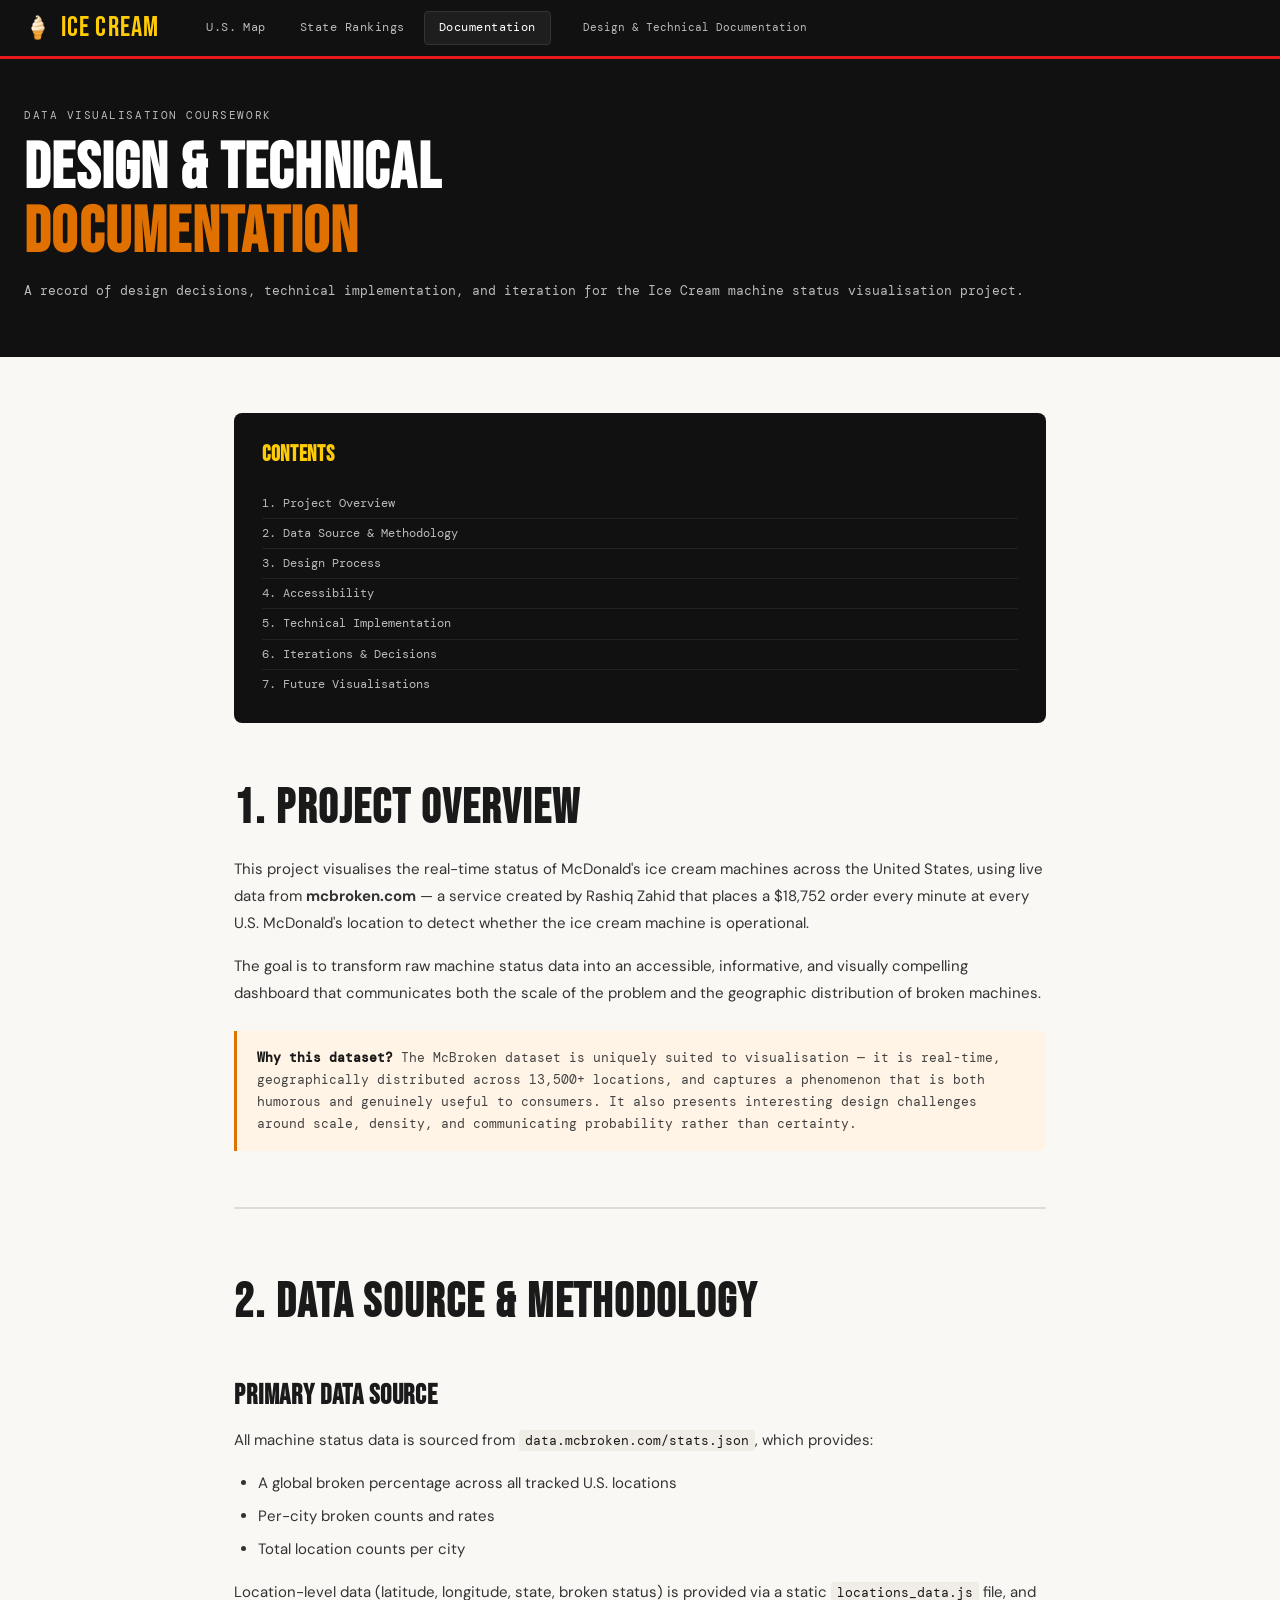
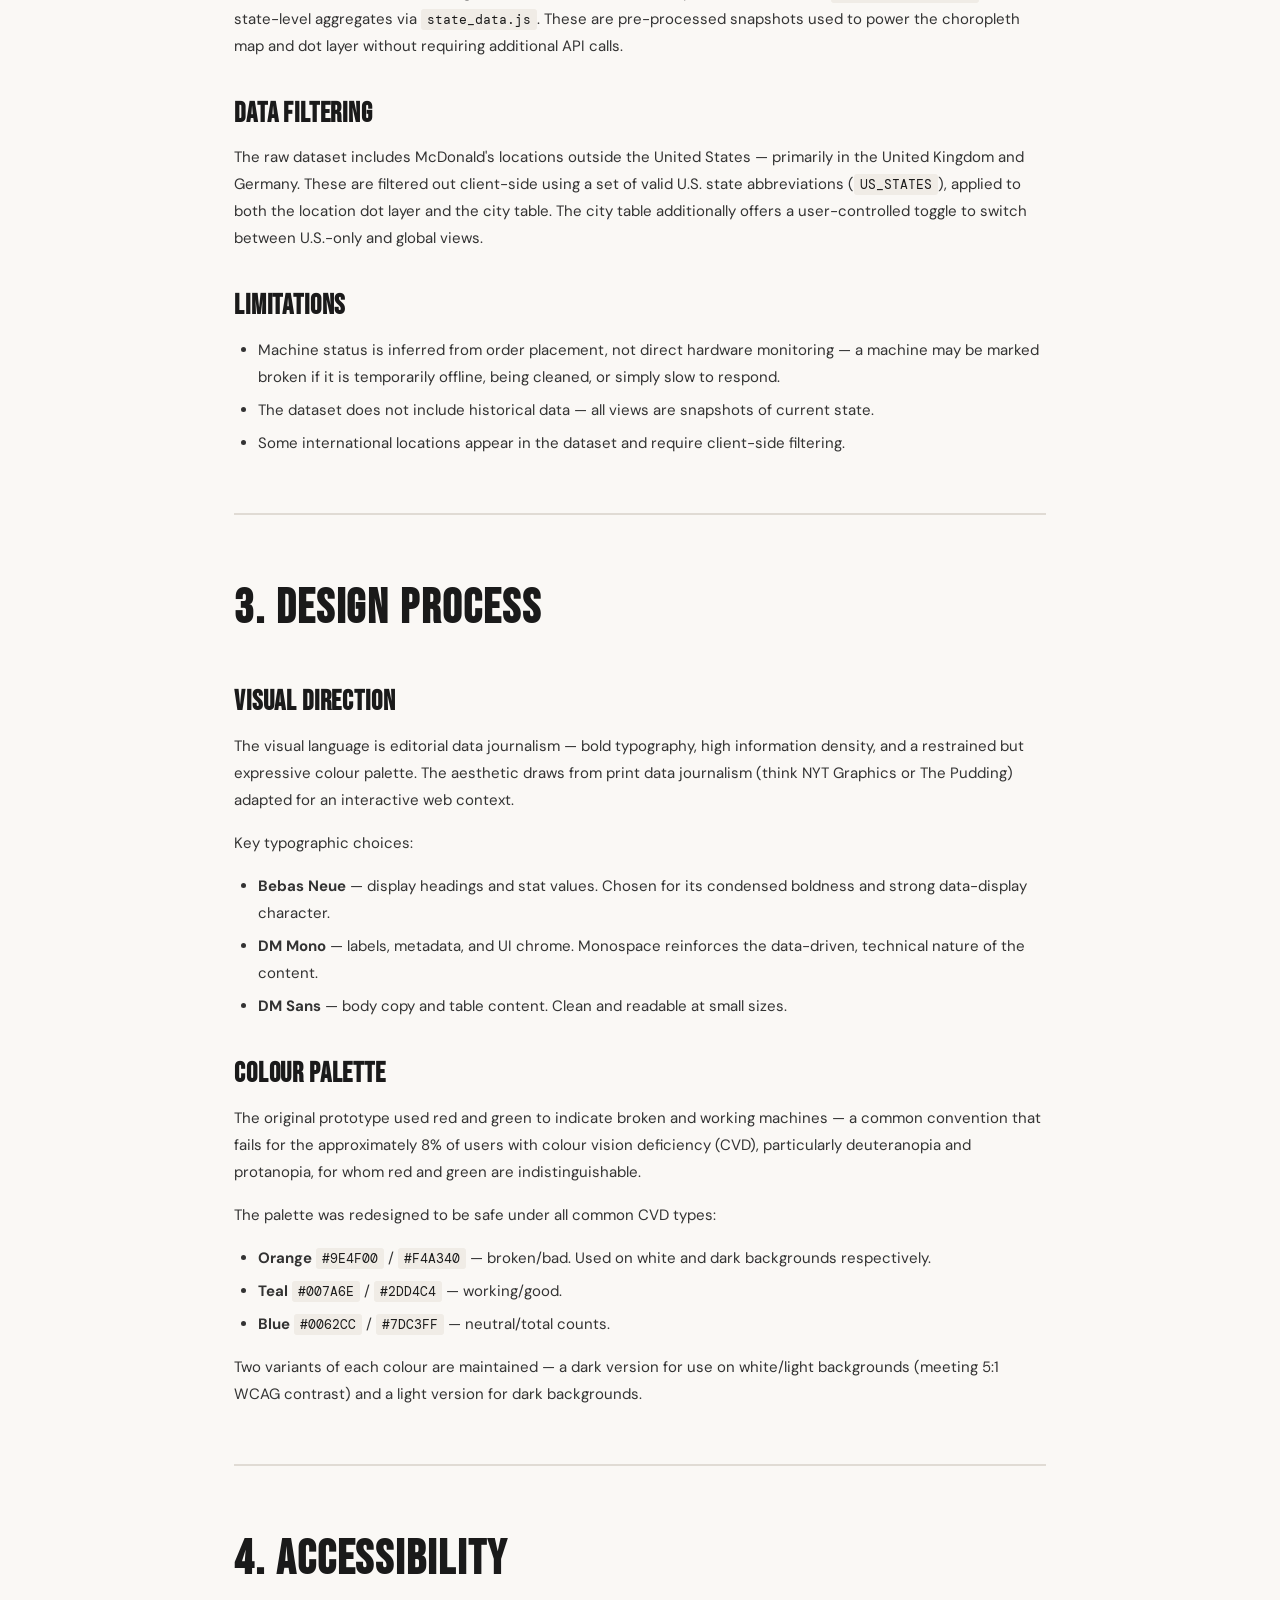
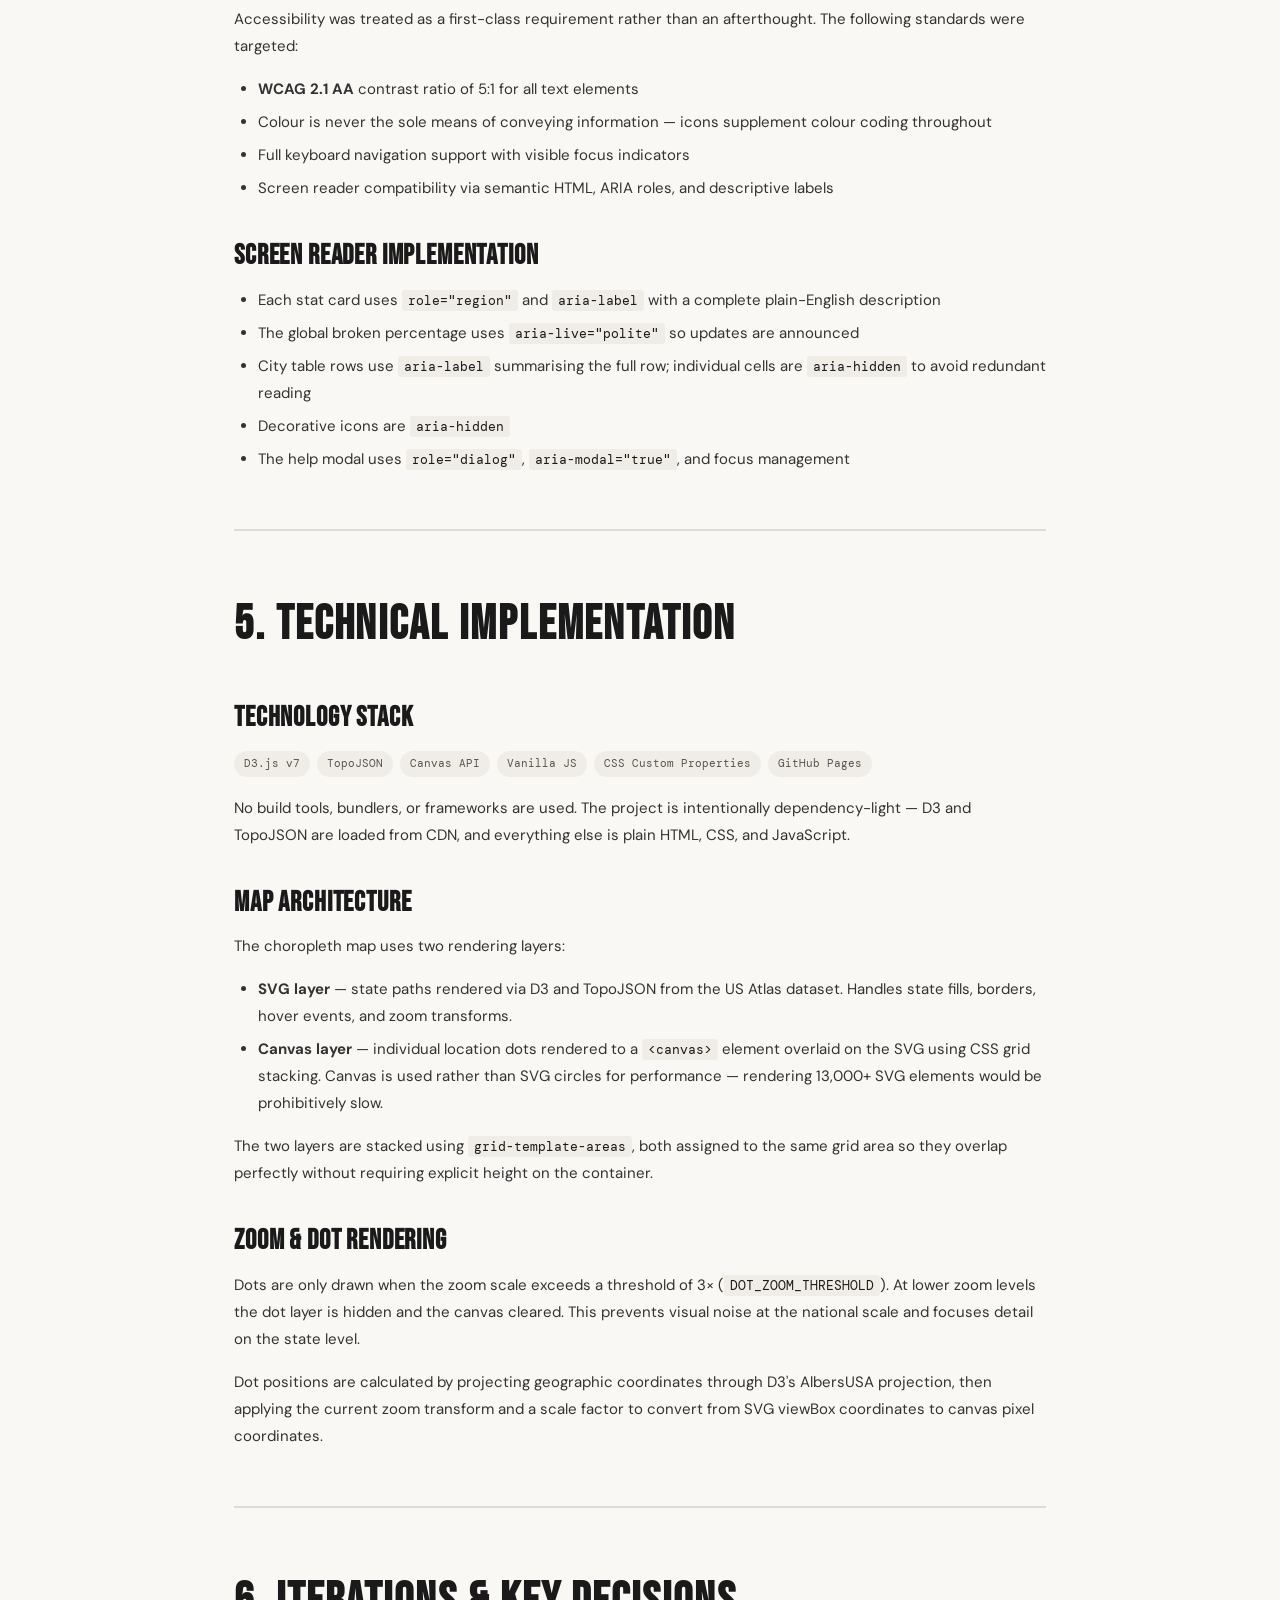
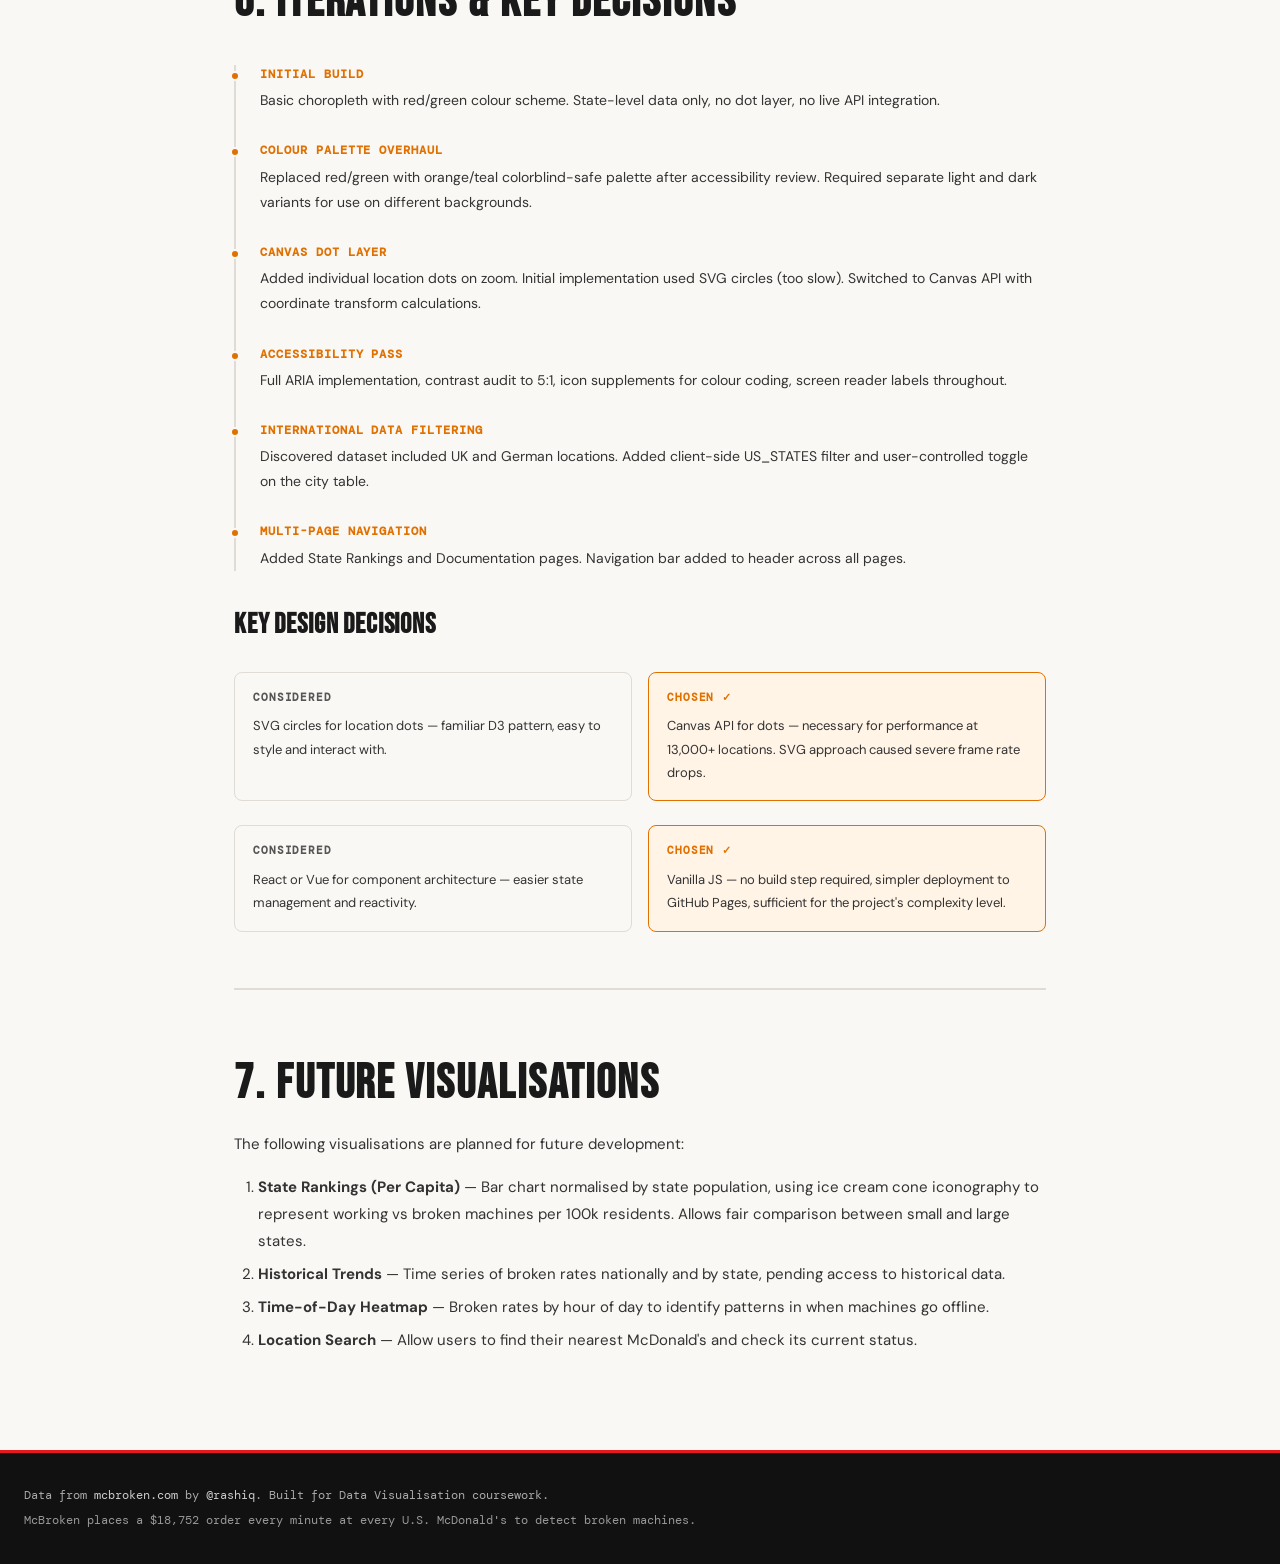
==== docs.html @ e4f03050 "Feedback Fix #1" ====
<!DOCTYPE html>
<html lang="en">
<head>
  <meta charset="UTF-8" />
  <meta name="viewport" content="width=device-width, initial-scale=1.0" />
  <title>Ice Cream — Documentation</title>
  <link rel="preconnect" href="https://fonts.googleapis.com">
  <link rel="preconnect" href="https://fonts.gstatic.com" crossorigin>
  <link href="https://fonts.googleapis.com/css2?family=Bebas+Neue&family=DM+Mono:wght@400;500&family=DM+Sans:wght@400;500;700&display=swap" rel="stylesheet">
  <link rel="stylesheet" href="style.css" />
  <style>
    .docs-section {
      max-width: 860px;
      margin: 0 auto;
      padding: 56px 24px 80px;
    }
    .docs-section h2 {
      font-family: var(--font-display);
      font-size: 48px;
      letter-spacing: 0.04em;
      color: var(--ink);
      margin-bottom: 8px;
      margin-top: 56px;
      padding-top: 56px;
      border-top: 2px solid var(--border);
    }
    .docs-section h2:first-of-type {
      margin-top: 0;
      padding-top: 0;
      border-top: none;
    }
    .docs-section h3 {
      font-family: var(--font-display);
      font-size: 28px;
      letter-spacing: 0.03em;
      color: var(--ink);
      margin-top: 32px;
      margin-bottom: 8px;
    }
    .docs-section p {
      font-family: var(--font-body);
      font-size: 15px;
      color: #333;
      line-height: 1.8;
      margin-bottom: 16px;
    }
    .docs-section ul, .docs-section ol {
      padding-left: 24px;
      margin-bottom: 16px;
    }
    .docs-section li {
      font-family: var(--font-body);
      font-size: 15px;
      color: #333;
      line-height: 1.8;
      margin-bottom: 6px;
    }
    .docs-eyebrow {
      font-family: var(--font-mono);
      font-size: 11px;
      text-transform: uppercase;
      letter-spacing: 0.14em;
      color: var(--orange);
      margin-bottom: 4px;
      display: block;
    }
    .docs-callout {
      background: var(--orange-pale);
      border-left: 3px solid var(--orange);
      border-radius: 0 6px 6px 0;
      padding: 16px 20px;
      margin: 24px 0;
      font-family: var(--font-mono);
      font-size: 13px;
      color: #444;
      line-height: 1.7;
    }
    .docs-callout strong { color: var(--ink); }
    .docs-tech-pill {
      display: inline-block;
      font-family: var(--font-mono);
      font-size: 11px;
      padding: 3px 10px;
      border-radius: 20px;
      background: #f0ece6;
      color: var(--mid);
      margin: 2px 3px 2px 0;
    }
    .docs-decision {
      display: grid;
      grid-template-columns: 1fr 1fr;
      gap: 16px;
      margin: 24px 0;
    }
    .docs-decision-card {
      border: 1px solid var(--border);
      border-radius: 8px;
      padding: 16px 18px;
    }
    .docs-decision-card h4 {
      font-family: var(--font-mono);
      font-size: 11px;
      text-transform: uppercase;
      letter-spacing: 0.08em;
      color: var(--mid);
      margin-bottom: 8px;
    }
    .docs-decision-card p {
      font-size: 13px;
      margin-bottom: 0;
    }
    .docs-decision-card.chosen {
      border-color: var(--orange);
      background: var(--orange-pale);
    }
    .docs-decision-card.chosen h4 { color: var(--orange); }
    .docs-timeline {
      position: relative;
      margin: 24px 0;
      padding-left: 24px;
      border-left: 2px solid var(--border);
    }
    .docs-timeline-item {
      margin-bottom: 28px;
      position: relative;
    }
    .docs-timeline-item::before {
      content: '';
      position: absolute;
      left: -30px;
      top: 6px;
      width: 10px;
      height: 10px;
      border-radius: 50%;
      background: var(--orange);
      border: 2px solid var(--paper);
    }
    .docs-timeline-item h4 {
      font-family: var(--font-mono);
      font-size: 12px;
      color: var(--orange);
      text-transform: uppercase;
      letter-spacing: 0.08em;
      margin-bottom: 4px;
    }
    .docs-timeline-item p {
      font-size: 14px;
      margin-bottom: 0;
    }
    code {
      font-family: var(--font-mono);
      font-size: 13px;
      background: #f0ece6;
      padding: 2px 6px;
      border-radius: 3px;
      color: var(--ink);
    }
    .docs-toc {
      background: var(--black);
      border-radius: 8px;
      padding: 24px 28px;
      margin-bottom: 48px;
    }
    .docs-toc h3 {
      font-family: var(--font-display);
      font-size: 22px;
      color: var(--yellow);
      margin-top: 0;
      margin-bottom: 16px;
    }
    .docs-toc a {
      display: block;
      font-family: var(--font-mono);
      font-size: 12px;
      color: #bbb;
      text-decoration: none;
      padding: 5px 0;
      border-bottom: 1px solid #222;
      transition: color 0.15s;
    }
    .docs-toc a:hover { color: var(--yellow); text-decoration: none; }
    .docs-toc a:last-child { border-bottom: none; }
    @media (max-width: 600px) {
      .docs-decision { grid-template-columns: 1fr; }
    }
  </style>
</head>
<body>

  <!-- HEADER -->
  <header>
    <div class="header-inner">
      <div class="logo">
        <span class="logo-icon">🍦</span>
        <span class="logo-text">Ice Cream</span>
      </div>
      <nav class="site-nav">
        <a href="index.html" class="nav-link">U.S. Map</a>
        <a href="states.html" class="nav-link">State Rankings</a>
        <a href="docs.html" class="nav-link active">Documentation</a>
      </nav>
      <div class="header-meta">
        <span>Design &amp; Technical Documentation</span>
      </div>
    </div>
  </header>

  <!-- HERO -->
  <section class="hero">
    <div class="hero-inner">
      <div class="hero-eyebrow">Data Visualisation Coursework</div>
      <h1>Design &amp; Technical<br><em>Documentation</em></h1>
      <p class="hero-sub">A record of design decisions, technical implementation, and iteration for the Ice Cream machine status visualisation project.</p>
    </div>
  </section>

  <!-- DOCS CONTENT -->
  <div class="docs-section">

    <!-- TABLE OF CONTENTS -->
    <div class="docs-toc">
      <h3>Contents</h3>
      <a href="#overview">1. Project Overview</a>
      <a href="#data">2. Data Source &amp; Methodology</a>
      <a href="#design">3. Design Process</a>
      <a href="#accessibility">4. Accessibility</a>
      <a href="#technical">5. Technical Implementation</a>
      <a href="#iterations">6. Iterations &amp; Decisions</a>
      <a href="#future">7. Future Visualisations</a>
    </div>

    <!-- 1. OVERVIEW -->
    <h2 id="overview">1. Project Overview</h2>
    <p>This project visualises the real-time status of McDonald's ice cream machines across the United States, using live data from <strong>mcbroken.com</strong> — a service created by Rashiq Zahid that places a $18,752 order every minute at every U.S. McDonald's location to detect whether the ice cream machine is operational.</p>
    <p>The goal is to transform raw machine status data into an accessible, informative, and visually compelling dashboard that communicates both the scale of the problem and the geographic distribution of broken machines.</p>

    <div class="docs-callout">
      <strong>Why this dataset?</strong> The McBroken dataset is uniquely suited to visualisation — it is real-time, geographically distributed across 13,500+ locations, and captures a phenomenon that is both humorous and genuinely useful to consumers. It also presents interesting design challenges around scale, density, and communicating probability rather than certainty.
    </div>

    <!-- 2. DATA -->
    <h2 id="data">2. Data Source &amp; Methodology</h2>
    <h3>Primary Data Source</h3>
    <p>All machine status data is sourced from <code>data.mcbroken.com/stats.json</code>, which provides:</p>
    <ul>
      <li>A global broken percentage across all tracked U.S. locations</li>
      <li>Per-city broken counts and rates</li>
      <li>Total location counts per city</li>
    </ul>
    <p>Location-level data (latitude, longitude, state, broken status) is provided via a static <code>locations_data.js</code> file, and state-level aggregates via <code>state_data.js</code>. These are pre-processed snapshots used to power the choropleth map and dot layer without requiring additional API calls.</p>

    <h3>Data Filtering</h3>
    <p>The raw dataset includes McDonald's locations outside the United States — primarily in the United Kingdom and Germany. These are filtered out client-side using a set of valid U.S. state abbreviations (<code>US_STATES</code>), applied to both the location dot layer and the city table. The city table additionally offers a user-controlled toggle to switch between U.S.-only and global views.</p>

    <h3>Limitations</h3>
    <ul>
      <li>Machine status is inferred from order placement, not direct hardware monitoring — a machine may be marked broken if it is temporarily offline, being cleaned, or simply slow to respond.</li>
      <li>The dataset does not include historical data — all views are snapshots of current state.</li>
      <li>Some international locations appear in the dataset and require client-side filtering.</li>
    </ul>

    <!-- 3. DESIGN -->
    <h2 id="design">3. Design Process</h2>
    <h3>Visual Direction</h3>
    <p>The visual language is editorial data journalism — bold typography, high information density, and a restrained but expressive colour palette. The aesthetic draws from print data journalism (think NYT Graphics or The Pudding) adapted for an interactive web context.</p>
    <p>Key typographic choices:</p>
    <ul>
      <li><strong>Bebas Neue</strong> — display headings and stat values. Chosen for its condensed boldness and strong data-display character.</li>
      <li><strong>DM Mono</strong> — labels, metadata, and UI chrome. Monospace reinforces the data-driven, technical nature of the content.</li>
      <li><strong>DM Sans</strong> — body copy and table content. Clean and readable at small sizes.</li>
    </ul>

    <h3>Colour Palette</h3>
    <p>The original prototype used red and green to indicate broken and working machines — a common convention that fails for the approximately 8% of users with colour vision deficiency (CVD), particularly deuteranopia and protanopia, for whom red and green are indistinguishable.</p>
    <p>The palette was redesigned to be safe under all common CVD types:</p>
    <ul>
      <li><strong>Orange</strong> <code>#9E4F00</code> / <code>#F4A340</code> — broken/bad. Used on white and dark backgrounds respectively.</li>
      <li><strong>Teal</strong> <code>#007A6E</code> / <code>#2DD4C4</code> — working/good.</li>
      <li><strong>Blue</strong> <code>#0062CC</code> / <code>#7DC3FF</code> — neutral/total counts.</li>
    </ul>
    <p>Two variants of each colour are maintained — a dark version for use on white/light backgrounds (meeting 5:1 WCAG contrast) and a light version for dark backgrounds.</p>

    <!-- 4. ACCESSIBILITY -->
    <h2 id="accessibility">4. Accessibility</h2>
    <p>Accessibility was treated as a first-class requirement rather than an afterthought. The following standards were targeted:</p>
    <ul>
      <li><strong>WCAG 2.1 AA</strong> contrast ratio of 5:1 for all text elements</li>
      <li>Colour is never the sole means of conveying information — icons supplement colour coding throughout</li>
      <li>Full keyboard navigation support with visible focus indicators</li>
      <li>Screen reader compatibility via semantic HTML, ARIA roles, and descriptive labels</li>
    </ul>

    <h3>Screen Reader Implementation</h3>
    <ul>
      <li>Each stat card uses <code>role="region"</code> and <code>aria-label</code> with a complete plain-English description</li>
      <li>The global broken percentage uses <code>aria-live="polite"</code> so updates are announced</li>
      <li>City table rows use <code>aria-label</code> summarising the full row; individual cells are <code>aria-hidden</code> to avoid redundant reading</li>
      <li>Decorative icons are <code>aria-hidden</code></li>
      <li>The help modal uses <code>role="dialog"</code>, <code>aria-modal="true"</code>, and focus management</li>
    </ul>

    <!-- 5. TECHNICAL -->
    <h2 id="technical">5. Technical Implementation</h2>
    <h3>Technology Stack</h3>
    <p>
      <span class="docs-tech-pill">D3.js v7</span>
      <span class="docs-tech-pill">TopoJSON</span>
      <span class="docs-tech-pill">Canvas API</span>
      <span class="docs-tech-pill">Vanilla JS</span>
      <span class="docs-tech-pill">CSS Custom Properties</span>
      <span class="docs-tech-pill">GitHub Pages</span>
    </p>
    <p>No build tools, bundlers, or frameworks are used. The project is intentionally dependency-light — D3 and TopoJSON are loaded from CDN, and everything else is plain HTML, CSS, and JavaScript.</p>

    <h3>Map Architecture</h3>
    <p>The choropleth map uses two rendering layers:</p>
    <ul>
      <li><strong>SVG layer</strong> — state paths rendered via D3 and TopoJSON from the US Atlas dataset. Handles state fills, borders, hover events, and zoom transforms.</li>
      <li><strong>Canvas layer</strong> — individual location dots rendered to a <code>&lt;canvas&gt;</code> element overlaid on the SVG using CSS grid stacking. Canvas is used rather than SVG circles for performance — rendering 13,000+ SVG elements would be prohibitively slow.</li>
    </ul>
    <p>The two layers are stacked using <code>grid-template-areas</code>, both assigned to the same grid area so they overlap perfectly without requiring explicit height on the container.</p>

    <h3>Zoom &amp; Dot Rendering</h3>
    <p>Dots are only drawn when the zoom scale exceeds a threshold of 3× (<code>DOT_ZOOM_THRESHOLD</code>). At lower zoom levels the dot layer is hidden and the canvas cleared. This prevents visual noise at the national scale and focuses detail on the state level.</p>
    <p>Dot positions are calculated by projecting geographic coordinates through D3's AlbersUSA projection, then applying the current zoom transform and a scale factor to convert from SVG viewBox coordinates to canvas pixel coordinates.</p>

    <!-- 6. ITERATIONS -->
    <h2 id="iterations">6. Iterations &amp; Key Decisions</h2>

    <div class="docs-timeline">
      <div class="docs-timeline-item">
        <h4>Initial Build</h4>
        <p>Basic choropleth with red/green colour scheme. State-level data only, no dot layer, no live API integration.</p>
      </div>
      <div class="docs-timeline-item">
        <h4>Colour Palette Overhaul</h4>
        <p>Replaced red/green with orange/teal colorblind-safe palette after accessibility review. Required separate light and dark variants for use on different backgrounds.</p>
      </div>
      <div class="docs-timeline-item">
        <h4>Canvas Dot Layer</h4>
        <p>Added individual location dots on zoom. Initial implementation used SVG circles (too slow). Switched to Canvas API with coordinate transform calculations.</p>
      </div>
      <div class="docs-timeline-item">
        <h4>Accessibility Pass</h4>
        <p>Full ARIA implementation, contrast audit to 5:1, icon supplements for colour coding, screen reader labels throughout.</p>
      </div>
      <div class="docs-timeline-item">
        <h4>International Data Filtering</h4>
        <p>Discovered dataset included UK and German locations. Added client-side US_STATES filter and user-controlled toggle on the city table.</p>
      </div>
      <div class="docs-timeline-item">
        <h4>Multi-page Navigation</h4>
        <p>Added State Rankings and Documentation pages. Navigation bar added to header across all pages.</p>
      </div>
    </div>

    <h3>Key Design Decisions</h3>

    <div class="docs-decision">
      <div class="docs-decision-card">
        <h4>Considered</h4>
        <p>SVG circles for location dots — familiar D3 pattern, easy to style and interact with.</p>
      </div>
      <div class="docs-decision-card chosen">
        <h4>Chosen ✓</h4>
        <p>Canvas API for dots — necessary for performance at 13,000+ locations. SVG approach caused severe frame rate drops.</p>
      </div>
    </div>

    <div class="docs-decision">
      <div class="docs-decision-card">
        <h4>Considered</h4>
        <p>React or Vue for component architecture — easier state management and reactivity.</p>
      </div>
      <div class="docs-decision-card chosen">
        <h4>Chosen ✓</h4>
        <p>Vanilla JS — no build step required, simpler deployment to GitHub Pages, sufficient for the project's complexity level.</p>
      </div>
    </div>

    <!-- 7. FUTURE -->
    <h2 id="future">7. Future Visualisations</h2>
    <p>The following visualisations are planned for future development:</p>
    <ol>
      <li><strong>State Rankings (Per Capita)</strong> — Bar chart normalised by state population, using ice cream cone iconography to represent working vs broken machines per 100k residents. Allows fair comparison between small and large states.</li>
      <li><strong>Historical Trends</strong> — Time series of broken rates nationally and by state, pending access to historical data.</li>
      <li><strong>Time-of-Day Heatmap</strong> — Broken rates by hour of day to identify patterns in when machines go offline.</li>
      <li><strong>Location Search</strong> — Allow users to find their nearest McDonald's and check its current status.</li>
    </ol>

  </div>

  <!-- FOOTER -->
  <footer>
    <div class="footer-inner">
      <p>Data from <a href="https://mcbroken.com" target="_blank">mcbroken.com</a> by <a href="https://twitter.com/rashiq" target="_blank">@rashiq</a>. Built for Data Visualisation coursework.</p>
      <p class="footer-note">McBroken places a $18,752 order every minute at every U.S. McDonald's to detect broken machines.</p>
    </div>
  </footer>

</body>
</html>
---- style.css ----
/* ============================================================
   McBroken — Visualization Site
   Colorblind-safe palette: orange (broken), teal (working), blue (neutral)
   ============================================================ */

@import url('https://fonts.googleapis.com/css2?family=Bebas+Neue&family=DM+Mono:wght@400;500&family=DM+Sans:wght@400;500;600&display=swap');

:root {
  --red:        #e8191e;
  --red-dark:   #9e0b0f;
  --yellow:     #ffcb05;
  --black:      #111111;
  --ink:        #1a1a1a;
  --mid:        #555;
  --muted:      #999;
  --border:     #e0dbd4;
  --paper:      #faf8f5;
  --white:      #ffffff;

  --orange:        #E07000;
  --orange-pale:   #fff4e6;
  --teal:          #00A693;
  --teal-pale:     #e6f7f5;
  --blue:          #4A9EFF;

  --broken-color:  var(--orange);
  --working-color: var(--teal);

  --font-display: 'Bebas Neue', sans-serif;
  --font-mono:    'DM Mono', monospace;
  --font-body:    'DM Sans', sans-serif;

  --shadow:       0 2px 16px rgba(0,0,0,0.08);
  --shadow-heavy: 0 8px 40px rgba(0,0,0,0.16);
}

*, *::before, *::after { box-sizing: border-box; margin: 0; padding: 0; }
html { scroll-behavior: smooth; }
body {
  background: var(--paper);
  color: var(--ink);
  font-family: var(--font-body);
  font-size: 15px;
  line-height: 1.6;
}
a { color: var(--red); text-decoration: none; }
a:hover { text-decoration: underline; }

/* ── HEADER ──────────────────────────────────── */
header {
  background: var(--black);
  color: var(--white);
  position: sticky;
  top: 0;
  z-index: 100;
  border-bottom: 3px solid var(--red);
}
.header-inner {
  max-width: 1400px;
  margin: 0 auto;
  padding: 0 24px;
  height: 56px;
  display: flex;
  align-items: center;
  gap: 32px;
}
.logo { display: flex; align-items: center; gap: 10px; }
.logo-icon { font-size: 22px; }
.logo-text {
  font-family: var(--font-display);
  font-size: 28px;
  letter-spacing: 0.04em;
  color: var(--yellow);
}
.header-stat {
  margin-left: auto;
  display: flex;
  flex-direction: column;
  align-items: flex-end;
  line-height: 1.2;
}
.stat-label {
  font-family: var(--font-mono);
  font-size: 10px;
  text-transform: uppercase;
  letter-spacing: 0.1em;
  color: #bbb;
}
.stat-value {
  font-family: var(--font-display);
  font-size: 24px;
  color: var(--orange);
  letter-spacing: 0.04em;
}
.header-meta {
  font-family: var(--font-mono);
  font-size: 11px;
  color: #bbb;
}

/* ── HERO ────────────────────────────────────── */
.hero {
  background: var(--black);
  padding: 48px 24px 56px;
}
.hero-inner { max-width: 1400px; margin: 0 auto; }
.hero-eyebrow {
  font-family: var(--font-mono);
  font-size: 11px;
  text-transform: uppercase;
  letter-spacing: 0.14em;
  color: #bbb;
  margin-bottom: 12px;
}
.hero h1 {
  font-family: var(--font-display);
  font-size: clamp(36px, 5vw, 72px);
  line-height: 1.0;
  color: var(--white);
  letter-spacing: 0.02em;
  margin-bottom: 16px;
}
.hero h1 em {
  color: var(--orange);
  font-style: normal;
}
.hero-sub {
  font-family: var(--font-mono);
  font-size: 13px;
  color: #bbb;
}
.hero-sub a { color: var(--yellow); }

/* ── CONTROLS BAR ────────────────────────────── */
.controls-bar {
  background: var(--white);
  border-bottom: 1px solid var(--border);
  position: sticky;
  top: 56px;
  z-index: 90;
}
.controls-inner {
  max-width: 1400px;
  margin: 0 auto;
  padding: 12px 24px;
  display: flex;
  align-items: center;
  gap: 24px;
  flex-wrap: wrap;
}
.toggle-group {
  display: flex;
  background: #f0ece6;
  border-radius: 6px;
  padding: 3px;
  gap: 2px;
}
.toggle-btn {
  font-family: var(--font-mono);
  font-size: 12px;
  letter-spacing: 0.04em;
  padding: 6px 16px;
  border: none;
  background: transparent;
  border-radius: 4px;
  cursor: pointer;
  color: var(--mid);
  transition: all 0.15s;
}
.toggle-btn.active {
  background: var(--black);
  color: var(--white);
}
.toggle-btn:hover:not(.active) { background: #e0dbd4; }
.zoom-hint {
  font-family: var(--font-mono);
  font-size: 11px;
  color: var(--mid);
  display: flex;
  align-items: center;
  gap: 6px;
}

/* ── MAP SECTION ─────────────────────────────── */
.map-section {
  max-width: 1400px;
  margin: 0 auto;
  padding: 32px 24px;
  display: grid;
  grid-template-columns: 1fr 200px;
  gap: 24px;
  align-items: start;
}
.map-wrapper {
  display: grid;
  grid-template-areas: "map";
  position: relative;
  background: #e8f4fc;
  border-radius: 8px;
  overflow: hidden;
  border: 1px solid var(--border);
  box-shadow: var(--shadow);
}
#choropleth {
  grid-area: map;
  display: block;
  width: 100%;
  height: auto;
  cursor: pointer;
}
#dot-canvas {
  grid-area: map;
  width: 100%;
  height: 100%;
  pointer-events: none;
  opacity: 0;
  transition: opacity 0.3s;
}
#dot-canvas.visible { opacity: 1; }
.map-wrapper > .zoomed-label,
.map-wrapper > .tooltip {
  position: absolute;
}
.zoomed-label {
  position: absolute;
  top: 14px;
  left: 14px;
  display: flex;
  align-items: center;
  gap: 12px;
  background: rgba(17,17,17,0.85);
  color: var(--white);
  padding: 8px 14px;
  border-radius: 6px;
  font-family: var(--font-mono);
  font-size: 12px;
  backdrop-filter: blur(4px);
}
.zoomed-label.hidden { display: none; }
.back-btn {
  font-family: var(--font-mono);
  font-size: 12px;
  background: var(--red);
  color: var(--white);
  border: none;
  padding: 4px 10px;
  border-radius: 4px;
  cursor: pointer;
  transition: background 0.15s;
}
.back-btn:hover { background: var(--red-dark); }
.tooltip {
  position: absolute;
  background: var(--black);
  color: var(--white);
  padding: 10px 14px;
  border-radius: 6px;
  pointer-events: none;
  font-family: var(--font-mono);
  font-size: 12px;
  line-height: 1.6;
  box-shadow: var(--shadow-heavy);
  max-width: 220px;
  z-index: 50;
  transition: opacity 0.1s;
  border-left: 3px solid var(--orange);
}
.tooltip.hidden { opacity: 0; }
.tooltip strong {
  display: block;
  font-size: 13px;
  color: var(--yellow);
  margin-bottom: 4px;
}
.tooltip .tt-broken  { color: var(--orange); }
.tooltip .tt-working { color: var(--teal); }

/* ── LEGEND ──────────────────────────────────── */
.legend-panel {
  background: var(--white);
  border: 1px solid var(--border);
  border-radius: 8px;
  padding: 20px;
  box-shadow: var(--shadow);
}
.legend-title {
  font-family: var(--font-mono);
  font-size: 11px;
  text-transform: uppercase;
  letter-spacing: 0.08em;
  color: var(--mid);
  margin-bottom: 12px;
}
.legend-scale {
  position: relative;
  height: 120px;
  display: flex;
  gap: 8px;
  margin-bottom: 16px;
}
.legend-gradient {
  width: 24px;
  height: 120px;
  border-radius: 3px;
  flex-shrink: 0;
}
.legend-labels {
  position: relative;
  display: flex;
  flex-direction: column;
  justify-content: space-between;
  height: 120px;
  font-family: var(--font-mono);
  font-size: 11px;
  color: var(--mid);
}
.legend-dots-key { margin-top: 16px; border-top: 1px solid var(--border); padding-top: 14px; }
.dot-key {
  display: flex;
  align-items: center;
  gap: 8px;
  font-family: var(--font-mono);
  font-size: 11px;
  color: var(--mid);
  margin-bottom: 6px;
}
.dot-sample {
  display: inline-block;
  width: 10px;
  height: 10px;
  border-radius: 50%;
  flex-shrink: 0;
}
.dot-sample.working { background: var(--teal); }
.dot-sample.broken  { background: var(--orange); }

/* ── STATS STRIP ─────────────────────────────── */
.stats-strip {
  background: var(--black);
  border-top: 1px solid #222;
  border-bottom: 1px solid #222;
}
.stats-inner {
  max-width: 1400px;
  margin: 0 auto;
  padding: 0 24px;
  display: grid;
  grid-template-columns: repeat(5, 1fr);
}
.stat-card {
  padding: 28px 20px;
  border-right: 1px solid #2a2a2a;
  text-align: center;
}
.stat-card:last-child { border-right: none; }
.stat-card .sc-label {
  font-family: var(--font-mono);
  font-size: 10px;
  text-transform: uppercase;
  letter-spacing: 0.12em;
  color: #aaa;
  margin-bottom: 6px;
}
.stat-card .sc-value {
  font-family: var(--font-display);
  font-size: 36px;
  color: var(--white);
  letter-spacing: 0.04em;
  line-height: 1;
}
.stat-card .sc-sub {
  font-family: var(--font-mono);
  font-size: 11px;
  color: #aaa;
  margin-top: 4px;
}
.sc-value.blue   { color: var(--blue); }
.sc-value.orange { color: var(--orange); }
.sc-value.teal   { color: var(--teal); }
.sc-value.red    { color: var(--orange); }
.sc-value.green  { color: var(--teal); }
.sc-icon {
  display: inline-block;
  font-size: 0.55em;
  vertical-align: middle;
  margin-right: 5px;
  opacity: 0.75;
  line-height: 1;
  position: relative;
  top: -2px;
}
.stat-card:focus-within {
  outline: 2px solid var(--blue);
  outline-offset: 2px;
}

/* ── CITY TABLE ──────────────────────────────── */
.city-section {
  max-width: 1400px;
  margin: 0 auto;
  padding: 48px 24px 64px;
}
.city-section h2 {
  font-family: var(--font-display);
  font-size: 36px;
  letter-spacing: 0.04em;
  margin-bottom: 24px;
  color: var(--ink);
}
.city-table {
  width: 100%;
  border-collapse: collapse;
  font-family: var(--font-mono);
  font-size: 13px;
}
.city-table th {
  text-align: left;
  padding: 10px 16px;
  border-bottom: 2px solid var(--black);
  font-size: 10px;
  text-transform: uppercase;
  letter-spacing: 0.1em;
  color: var(--mid);
}
.city-table td {
  padding: 12px 16px;
  border-bottom: 1px solid var(--border);
  vertical-align: middle;
}
.city-table tr:hover td { background: var(--orange-pale); }
.city-table .rank { color: #666; font-size: 11px; }
.city-table .city-name { font-weight: 500; color: var(--ink); font-family: var(--font-body); }
.rate-bar-cell { min-width: 180px; }
.rate-bar-wrap { display: flex; align-items: center; gap: 10px; }
.rate-bar-bg {
  flex: 1;
  height: 6px;
  background: #ece8e2;
  border-radius: 3px;
  overflow: hidden;
}
.rate-bar-fill {
  height: 100%;
  background: 9E4F00;
  border-radius: 3px;
  transition: width 0.4s;
}
.rate-pct {
  font-weight: 500;
  color: #9E4F00;
  min-width: 36px;
  text-align: right;
}

/* ── FOOTER ──────────────────────────────────── */
footer {
  background: var(--black);
  border-top: 3px solid var(--red);
  padding: 32px 24px;
}
.footer-inner {
  max-width: 1400px;
  margin: 0 auto;
  font-family: var(--font-mono);
  font-size: 12px;
  color: #aaa;
  line-height: 1.8;
}
.footer-inner a { color: #ccc; }
.footer-note { color: #999; margin-top: 4px; }

/* ── STATE PATHS ─────────────────────────────── */
.state-path {
  stroke: var(--white);
  stroke-width: 0.5;
  cursor: pointer;
  transition: opacity 0.15s;
}
.state-path:hover { opacity: 0.8; stroke-width: 1.5; }
.state-path.selected { stroke: var(--yellow); stroke-width: 2; }

/* ── UTILITY ─────────────────────────────────── */
.hidden { display: none !important; }

/* ── RESPONSIVE ──────────────────────────────── */
@media (max-width: 900px) {
  .map-section { grid-template-columns: 1fr; }
  .legend-panel { display: flex; flex-wrap: wrap; gap: 16px; align-items: center; }
  .legend-gradient { height: 24px; width: 160px; }
  .legend-labels { flex-direction: row; height: auto; }
  .stats-inner { grid-template-columns: repeat(3, 1fr); }
  .stat-card:nth-child(3) { border-right: none; }
}
@media (max-width: 600px) {
  .stats-inner { grid-template-columns: 1fr 1fr; }
  .header-meta { display: none; }
}

/* ── HELP BUTTON ─────────────────────────────── */
.help-btn {
  width: 28px;
  height: 28px;
  border-radius: 50%;
  border: 2px solid #444;
  background: transparent;
  color: #ccc;
  font-family: var(--font-mono);
  font-size: 14px;
  font-weight: 700;
  cursor: pointer;
  display: flex;
  align-items: center;
  justify-content: center;
  transition: all 0.15s;
  flex-shrink: 0;
}
.help-btn:hover {
  border-color: var(--yellow);
  color: var(--yellow);
}
.help-btn:focus-visible {
  outline: 2px solid var(--yellow);
  outline-offset: 2px;
}

/* ── HELP BACKDROP ───────────────────────────── */
.help-backdrop {
  position: fixed;
  inset: 0;
  background: rgba(0,0,0,0.7);
  z-index: 200;
  backdrop-filter: blur(2px);
}

/* ── HELP MODAL ──────────────────────────────── */
.help-modal {
  position: fixed;
  top: 50%;
  left: 50%;
  transform: translate(-50%, -50%);
  z-index: 201;
  width: min(640px, 92vw);
  max-height: 85vh;
  display: flex;
  flex-direction: column;
  background: var(--paper);
  border-radius: 12px;
  box-shadow: var(--shadow-heavy);
  overflow: hidden;
}

.help-header {
  display: flex;
  align-items: center;
  justify-content: space-between;
  padding: 20px 24px;
  background: var(--black);
  border-bottom: 3px solid var(--red);
  flex-shrink: 0;
}
.help-title-group {
  display: flex;
  align-items: center;
  gap: 10px;
}
.help-logo { font-size: 22px; }
.help-header h2 {
  font-family: var(--font-display);
  font-size: 28px;
  letter-spacing: 0.04em;
  color: var(--yellow);
  line-height: 1;
}
.help-close {
  width: 32px;
  height: 32px;
  border-radius: 50%;
  border: 1px solid #444;
  background: transparent;
  color: #ccc;
  font-size: 14px;
  cursor: pointer;
  display: flex;
  align-items: center;
  justify-content: center;
  transition: all 0.15s;
}
.help-close:hover { border-color: var(--white); color: var(--white); }
.help-close:focus-visible { outline: 2px solid var(--yellow); outline-offset: 2px; }

.help-body {
  padding: 24px;
  overflow-y: auto;
  flex: 1;
}

.help-section {
  display: flex;
  gap: 16px;
  align-items: flex-start;
}
.help-section-icon {
  font-size: 24px;
  flex-shrink: 0;
  margin-top: 2px;
}
.help-section-content h3 {
  font-family: var(--font-display);
  font-size: 22px;
  letter-spacing: 0.03em;
  color: var(--ink);
  margin-bottom: 6px;
}
.help-section-content p {
  font-family: var(--font-body);
  font-size: 14px;
  color: #444;
  line-height: 1.6;
  margin-bottom: 10px;
}
.help-list {
  list-style: none;
  padding: 0;
  display: flex;
  flex-direction: column;
  gap: 7px;
}
.help-list li {
  font-family: var(--font-mono);
  font-size: 12px;
  color: #444;
  line-height: 1.5;
  padding-left: 12px;
  border-left: 2px solid var(--border);
}
.help-list li strong { color: var(--ink); }
.help-list.muted li { color: #666; }

.help-divider {
  height: 1px;
  background: var(--border);
  margin: 20px 0;
}

.coming-soon .help-section-content h3 { color: var(--mid); }
.help-badge {
  display: inline-block;
  font-family: var(--font-mono);
  font-size: 10px;
  letter-spacing: 0.08em;
  text-transform: uppercase;
  background: #f0ece6;
  color: var(--mid);
  padding: 2px 8px;
  border-radius: 20px;
  vertical-align: middle;
  margin-left: 6px;
  position: relative;
  top: -2px;
}

.help-footer {
  padding: 16px 24px;
  border-top: 1px solid var(--border);
  display: flex;
  align-items: center;
  justify-content: space-between;
  flex-shrink: 0;
  background: var(--white);
  gap: 16px;
}
.help-data-note {
  font-family: var(--font-mono);
  font-size: 11px;
  color: #888;
}
.help-data-note a { color: var(--mid); }
.help-dismiss {
  font-family: var(--font-mono);
  font-size: 12px;
  letter-spacing: 0.04em;
  padding: 8px 20px;
  background: var(--black);
  color: var(--white);
  border: none;
  border-radius: 6px;
  cursor: pointer;
  white-space: nowrap;
  transition: background 0.15s;
}
.help-dismiss:hover { background: #333; }
.help-dismiss:focus-visible { outline: 2px solid var(--yellow); outline-offset: 2px; }

/* ── SITE NAV ─────────────────────────────────── */
.site-nav {
  display: flex;
  align-items: center;
  gap: 4px;
}
.nav-link {
  font-family: var(--font-mono);
  font-size: 12px;
  letter-spacing: 0.04em;
  padding: 6px 14px;
  border-radius: 4px;
  color: #bbb;
  text-decoration: none;
  transition: all 0.15s;
  border: 1px solid transparent;
}
.nav-link:hover {
  color: var(--white);
  text-decoration: none;
  border-color: #333;
}
.nav-link.active {
  color: var(--white);
  background: #1e1e1e;
  border-color: #333;
}

.city-toggle {
  margin-bottom: 16px;
}
.city-toggle-label {
  display: flex;
  align-items: center;
  gap: 8px;
  font-family: var(--font-mono);
  font-size: 12px;
  color: var(--mid);
  cursor: pointer;
  user-select: none;
}
.city-toggle-label input {
  accent-color: var(--orange);
  width: 14px;
  height: 14px;
  cursor: pointer;
}

/* ── BROKEN % BANNER ─────────────────────────── */
.broken-banner {
  background: var(--black);
  border-bottom: 1px solid #222;
}
.broken-banner-inner {
  max-width: 1400px;
  margin: 0 auto;
  padding: 14px 24px;
  display: flex;
  align-items: center;
  justify-content: center;
  gap: 12px;
  flex-wrap: wrap;
}
.broken-banner-label {
  font-family: var(--font-mono);
  font-size: 12px;
  text-transform: uppercase;
  letter-spacing: 0.1em;
  color: #888;
}
.broken-banner-pct {
  font-family: var(--font-display);
  font-size: 40px;
  color: #F4A340;
  letter-spacing: 0.04em;
  line-height: 1;
}

/* ── STATE HOVER REMINDER ────────────────────── */
.state-hover-reminder {
  position: absolute;
  bottom: 14px;
  left: 50%;
  transform: translateX(-50%);
  background: rgba(17,17,17,0.82);
  color: var(--white);
  font-family: var(--font-mono);
  font-size: 12px;
  padding: 8px 18px;
  border-radius: 20px;
  pointer-events: none;
  white-space: nowrap;
  backdrop-filter: blur(4px);
  border: 1px solid #333;
  opacity: 0;
  transition: opacity 0.25s;
  letter-spacing: 0.03em;
}
.state-hover-reminder.visible {
  opacity: 1;
}

/* ── SIDE TOOLTIP (zoomed state) ─────────────── */
.side-tooltip {
  position: absolute;
  top: 14px;
  right: 14px;
  background: var(--black);
  color: var(--white);
  padding: 14px 16px;
  border-radius: 8px;
  font-family: var(--font-mono);
  font-size: 12px;
  line-height: 1.7;
  box-shadow: var(--shadow-heavy);
  width: 200px;
  z-index: 50;
  border-left: 3px solid var(--orange);
  opacity: 0;
  transform: translateX(8px);
  transition: opacity 0.2s, transform 0.2s;
  pointer-events: none;
}
.side-tooltip.visible {
  opacity: 1;
  transform: translateX(0);
}
.side-tooltip strong {
  display: block;
  font-size: 13px;
  color: var(--yellow);
  margin-bottom: 6px;
}
.side-tooltip .tt-broken  { color: #F4A340; }
.side-tooltip .tt-working { color: #2DD4C4; }
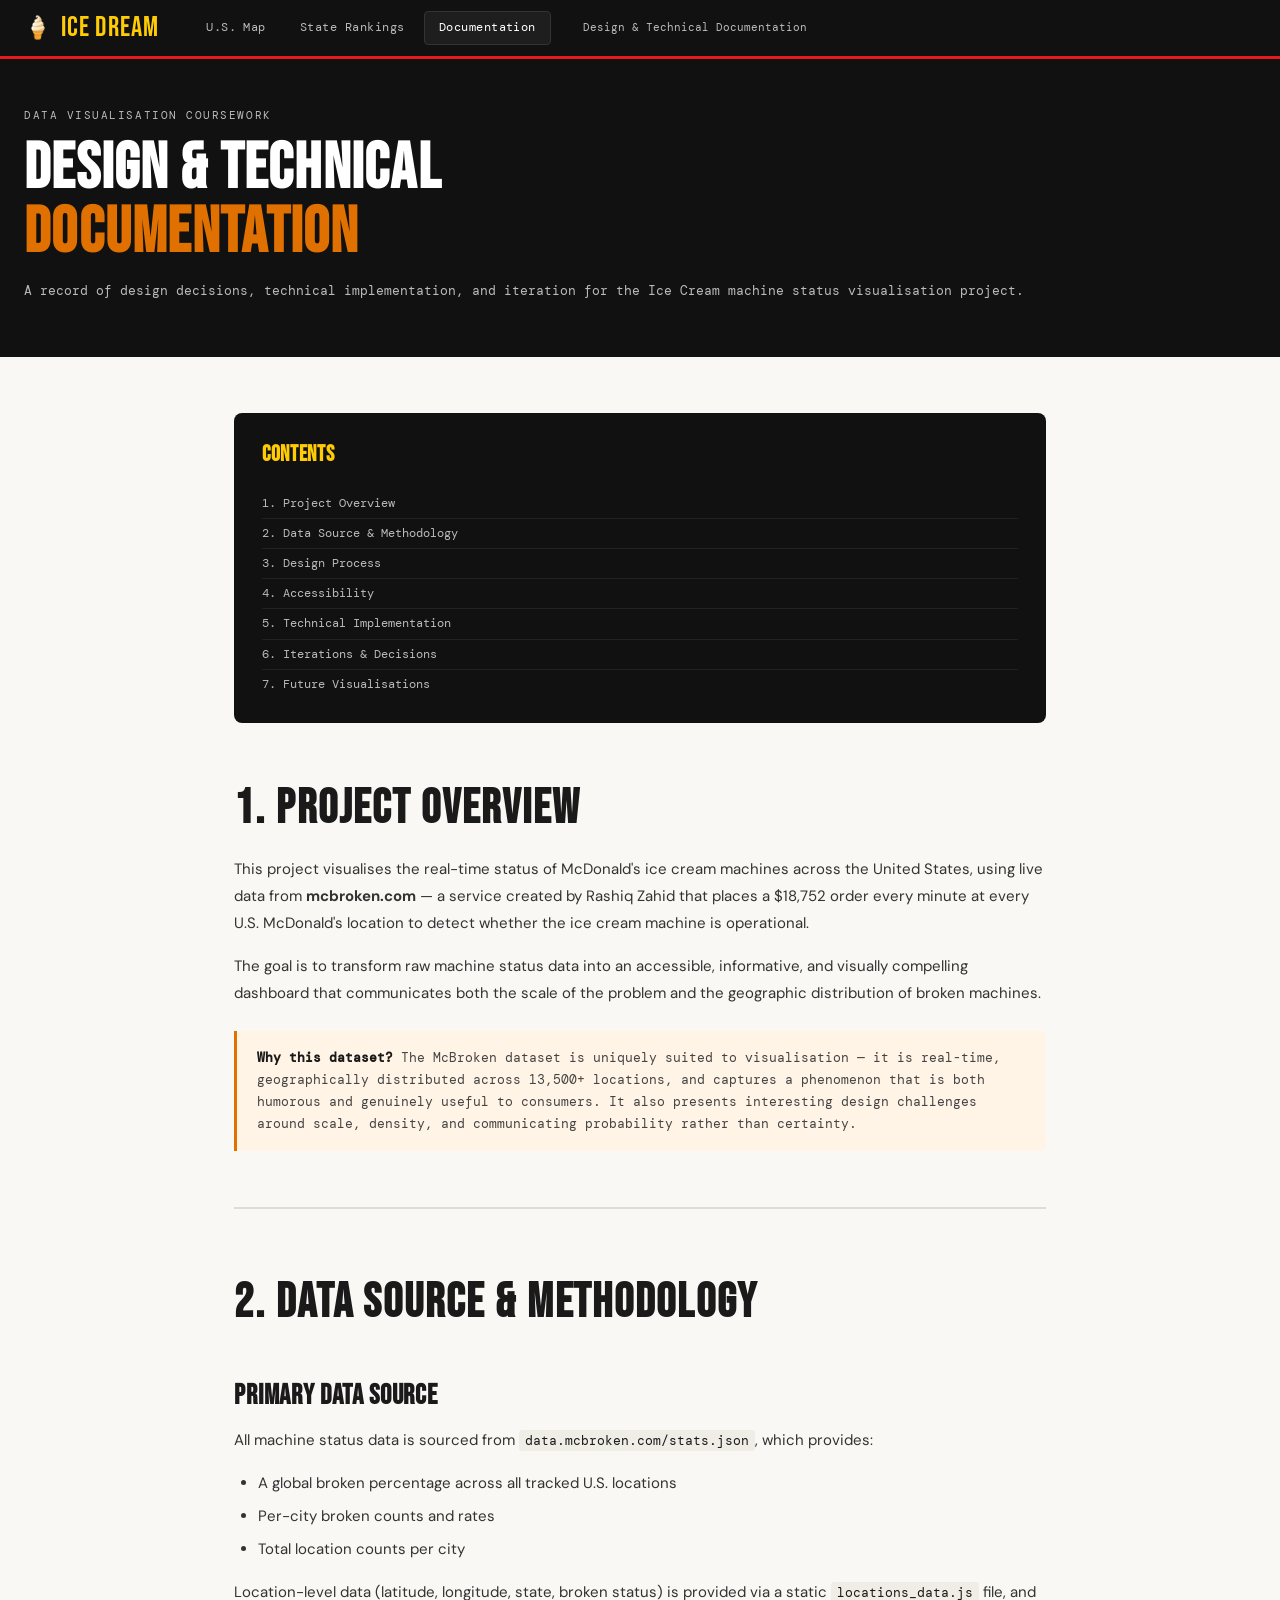
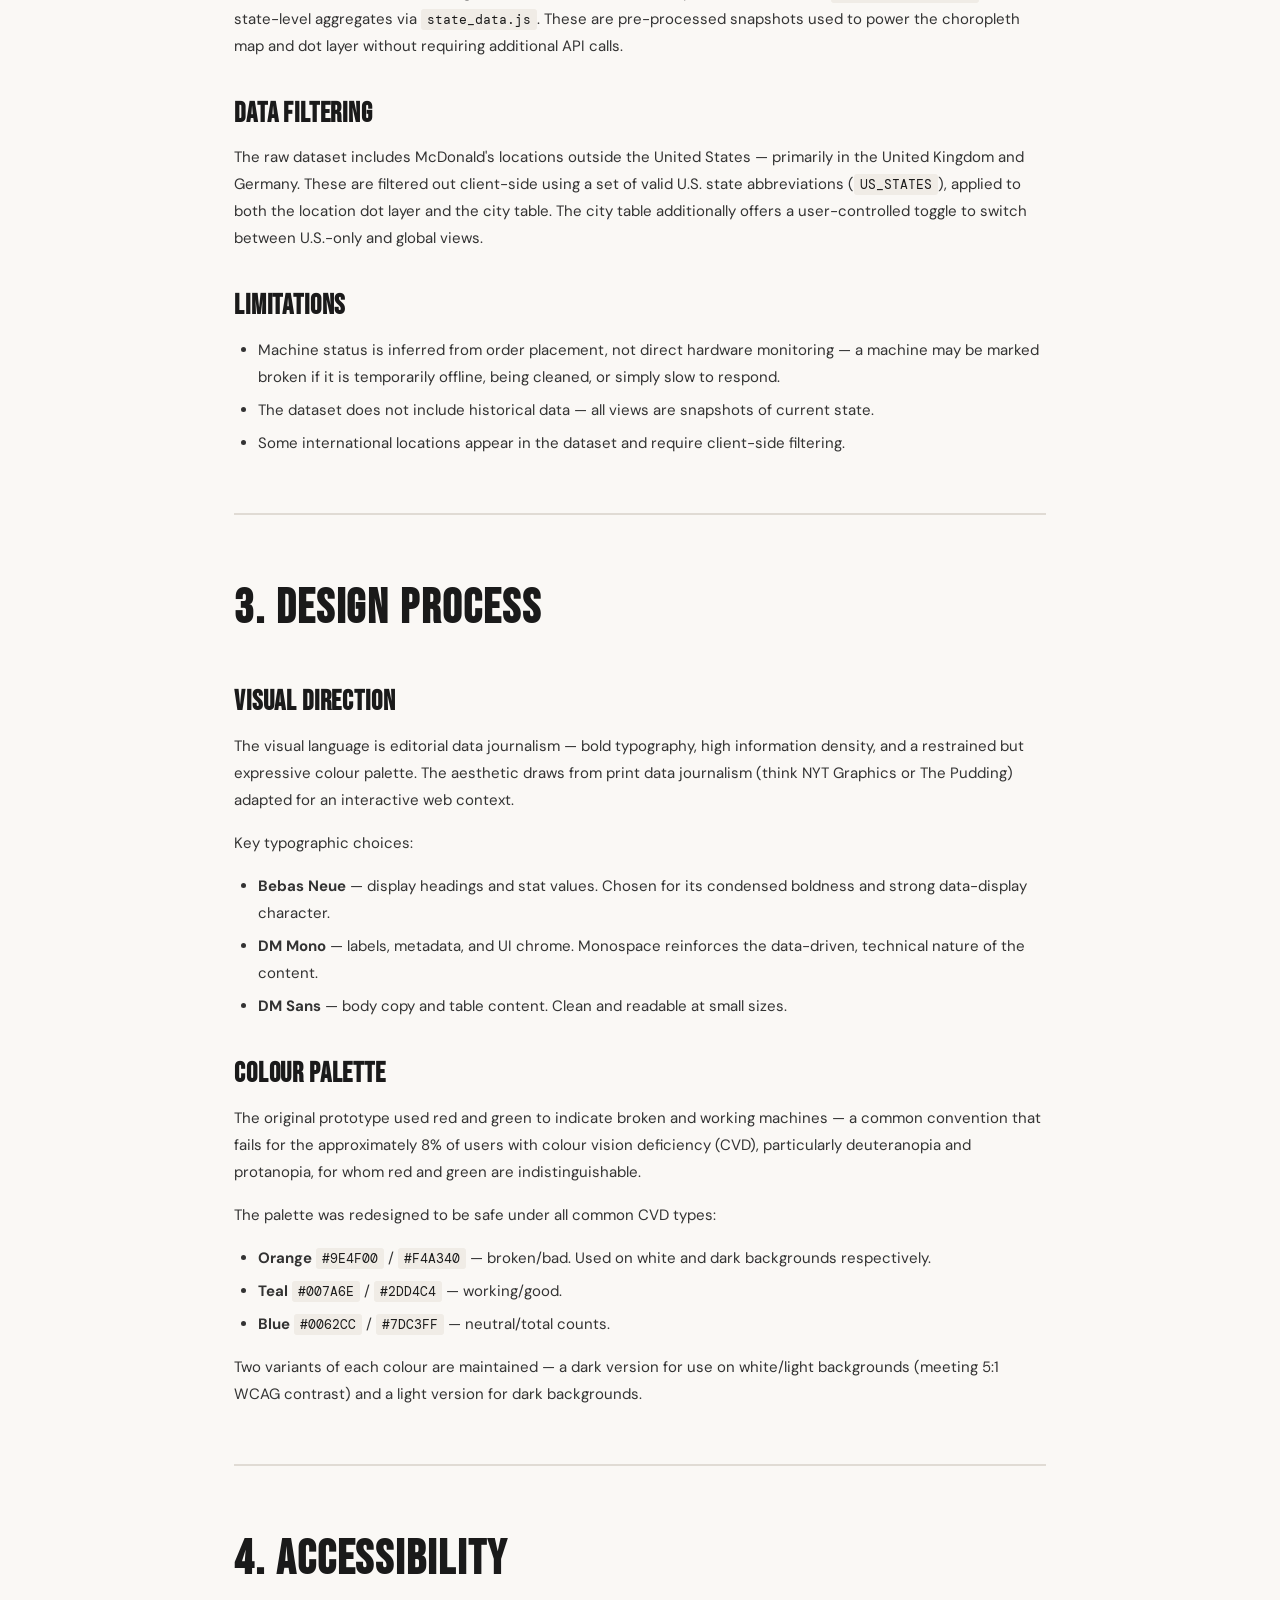
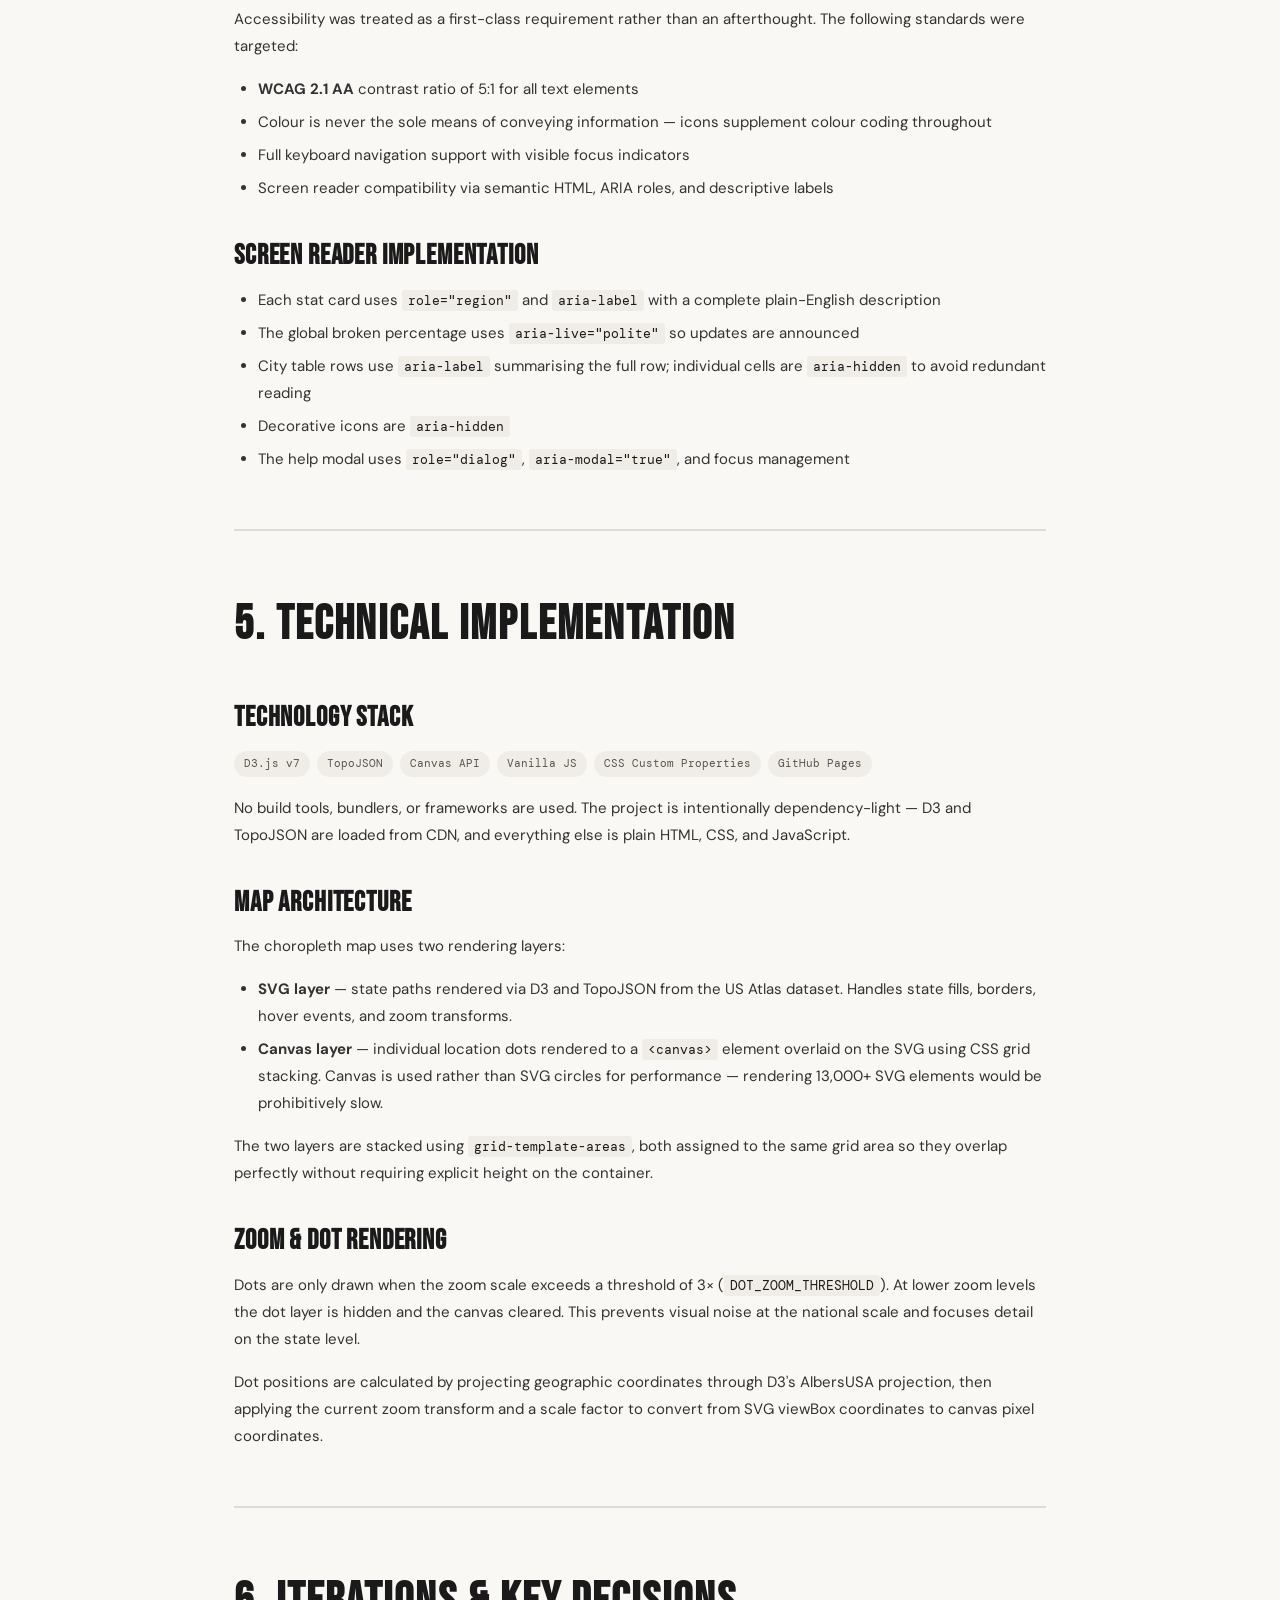
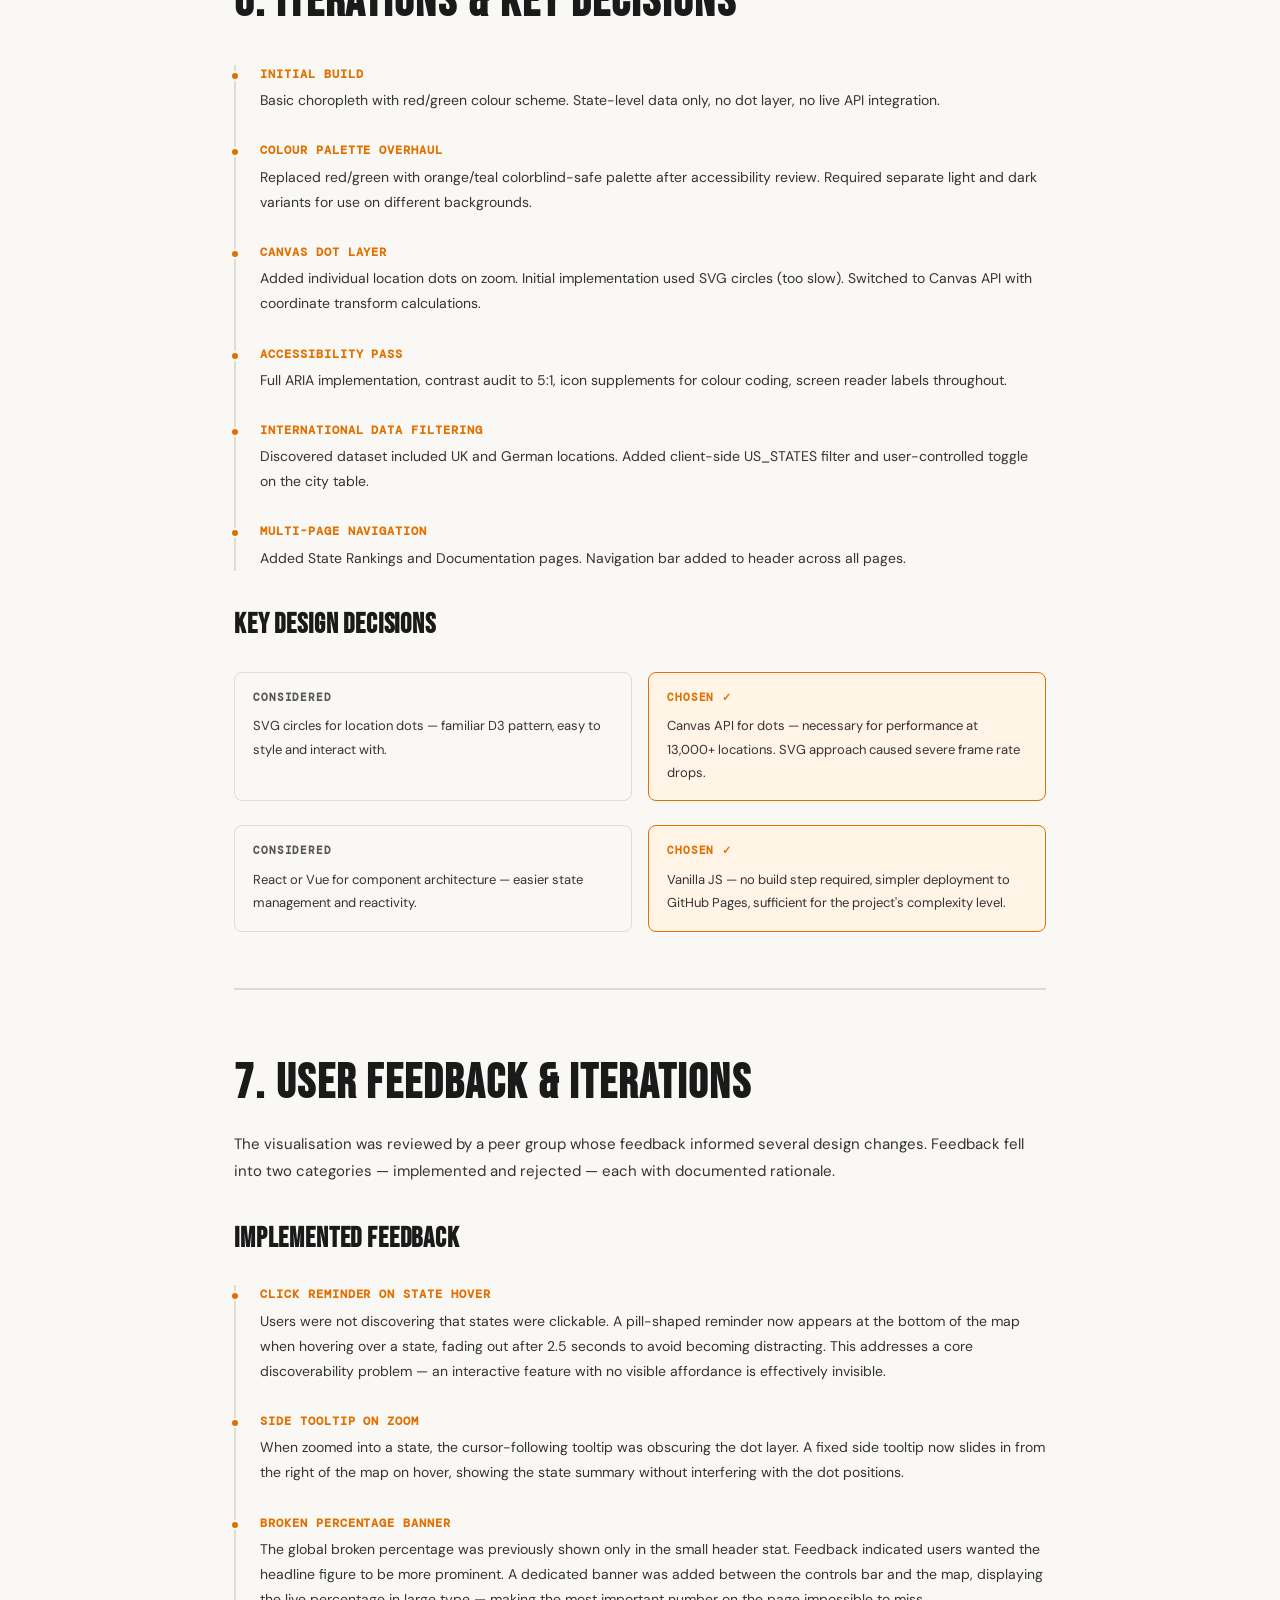
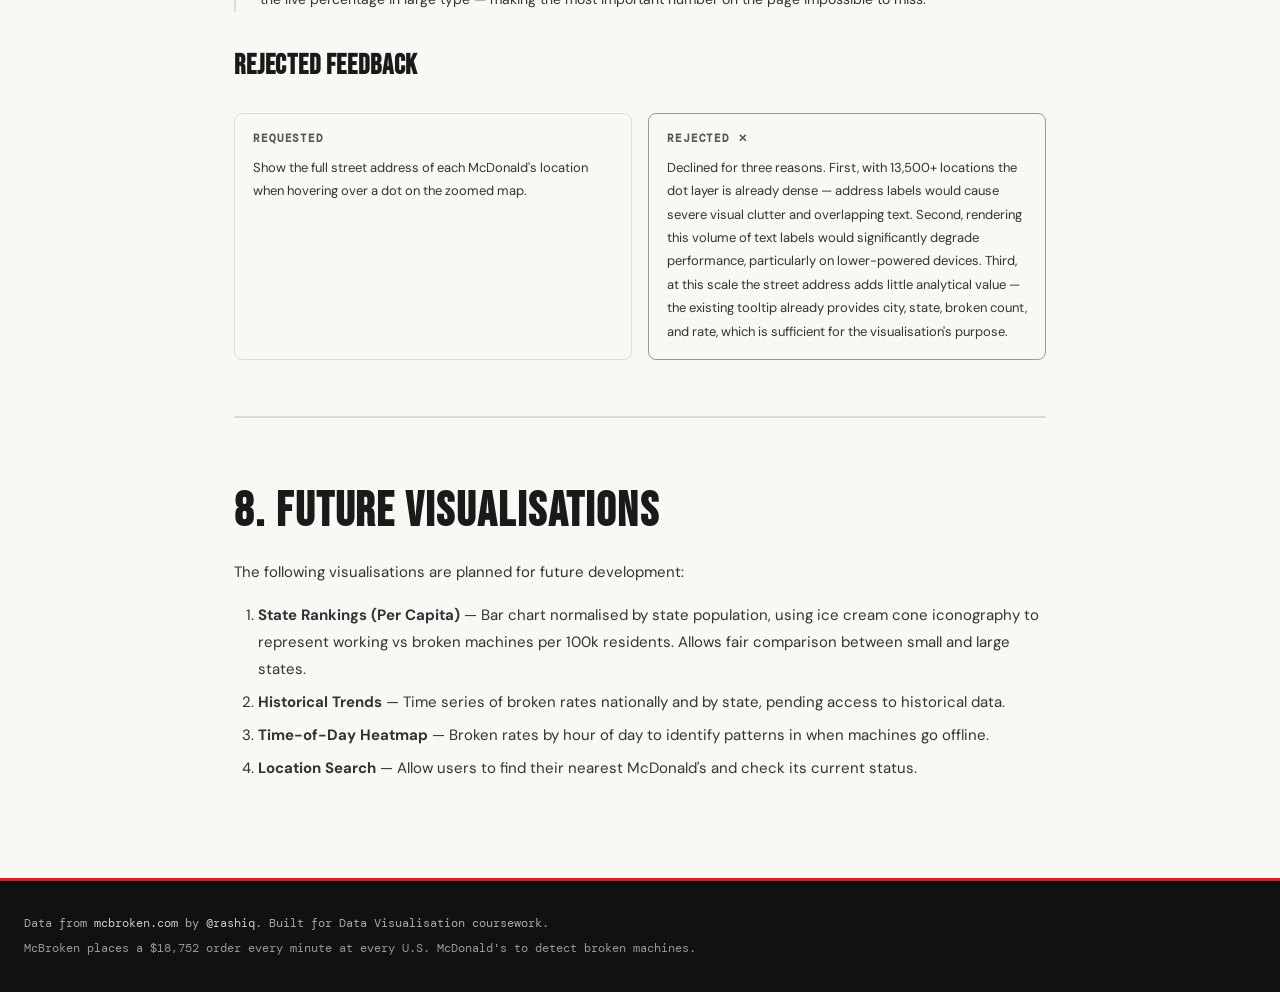
==== commit ee5c6942: "Doc.html page additions" ====
--- a/docs.html
+++ b/docs.html
@@ -192,7 +192,7 @@
     <div class="header-inner">
       <div class="logo">
         <span class="logo-icon">🍦</span>
-        <span class="logo-text">Ice Cream</span>
+        <span class="logo-text">Ice Dream</span>
       </div>
       <nav class="site-nav">
         <a href="index.html" class="nav-link">U.S. Map</a>
@@ -378,8 +378,42 @@
       </div>
     </div>
 
-    <!-- 7. FUTURE -->
-    <h2 id="future">7. Future Visualisations</h2>
+    <!-- 7. USER FEEDBACK -->
+    <h2 id="feedback">7. User Feedback &amp; Iterations</h2>
+    <p>The visualisation was reviewed by a peer group whose feedback informed several design changes. Feedback fell into two categories — implemented and rejected — each with documented rationale.</p>
+
+    <h3>Implemented Feedback</h3>
+
+    <div class="docs-timeline">
+      <div class="docs-timeline-item">
+        <h4>Click Reminder on State Hover</h4>
+        <p>Users were not discovering that states were clickable. A pill-shaped reminder now appears at the bottom of the map when hovering over a state, fading out after 2.5 seconds to avoid becoming distracting. This addresses a core discoverability problem — an interactive feature with no visible affordance is effectively invisible.</p>
+      </div>
+      <div class="docs-timeline-item">
+        <h4>Side Tooltip on Zoom</h4>
+        <p>When zoomed into a state, the cursor-following tooltip was obscuring the dot layer. A fixed side tooltip now slides in from the right of the map on hover, showing the state summary without interfering with the dot positions.</p>
+      </div>
+      <div class="docs-timeline-item">
+        <h4>Broken Percentage Banner</h4>
+        <p>The global broken percentage was previously shown only in the small header stat. Feedback indicated users wanted the headline figure to be more prominent. A dedicated banner was added between the controls bar and the map, displaying the live percentage in large type — making the most important number on the page impossible to miss.</p>
+      </div>
+    </div>
+
+    <h3>Rejected Feedback</h3>
+
+    <div class="docs-decision">
+      <div class="docs-decision-card">
+        <h4>Requested</h4>
+        <p>Show the full street address of each McDonald's location when hovering over a dot on the zoomed map.</p>
+      </div>
+      <div class="docs-decision-card" style="border-color: #999;">
+        <h4>Rejected ✕</h4>
+        <p>Declined for three reasons. First, with 13,500+ locations the dot layer is already dense — address labels would cause severe visual clutter and overlapping text. Second, rendering this volume of text labels would significantly degrade performance, particularly on lower-powered devices. Third, at this scale the street address adds little analytical value — the existing tooltip already provides city, state, broken count, and rate, which is sufficient for the visualisation's purpose.</p>
+      </div>
+    </div>
+
+    <!-- 8. FUTURE -->
+    <h2 id="future">8. Future Visualisations</h2>
     <p>The following visualisations are planned for future development:</p>
     <ol>
       <li><strong>State Rankings (Per Capita)</strong> — Bar chart normalised by state population, using ice cream cone iconography to represent working vs broken machines per 100k residents. Allows fair comparison between small and large states.</li>
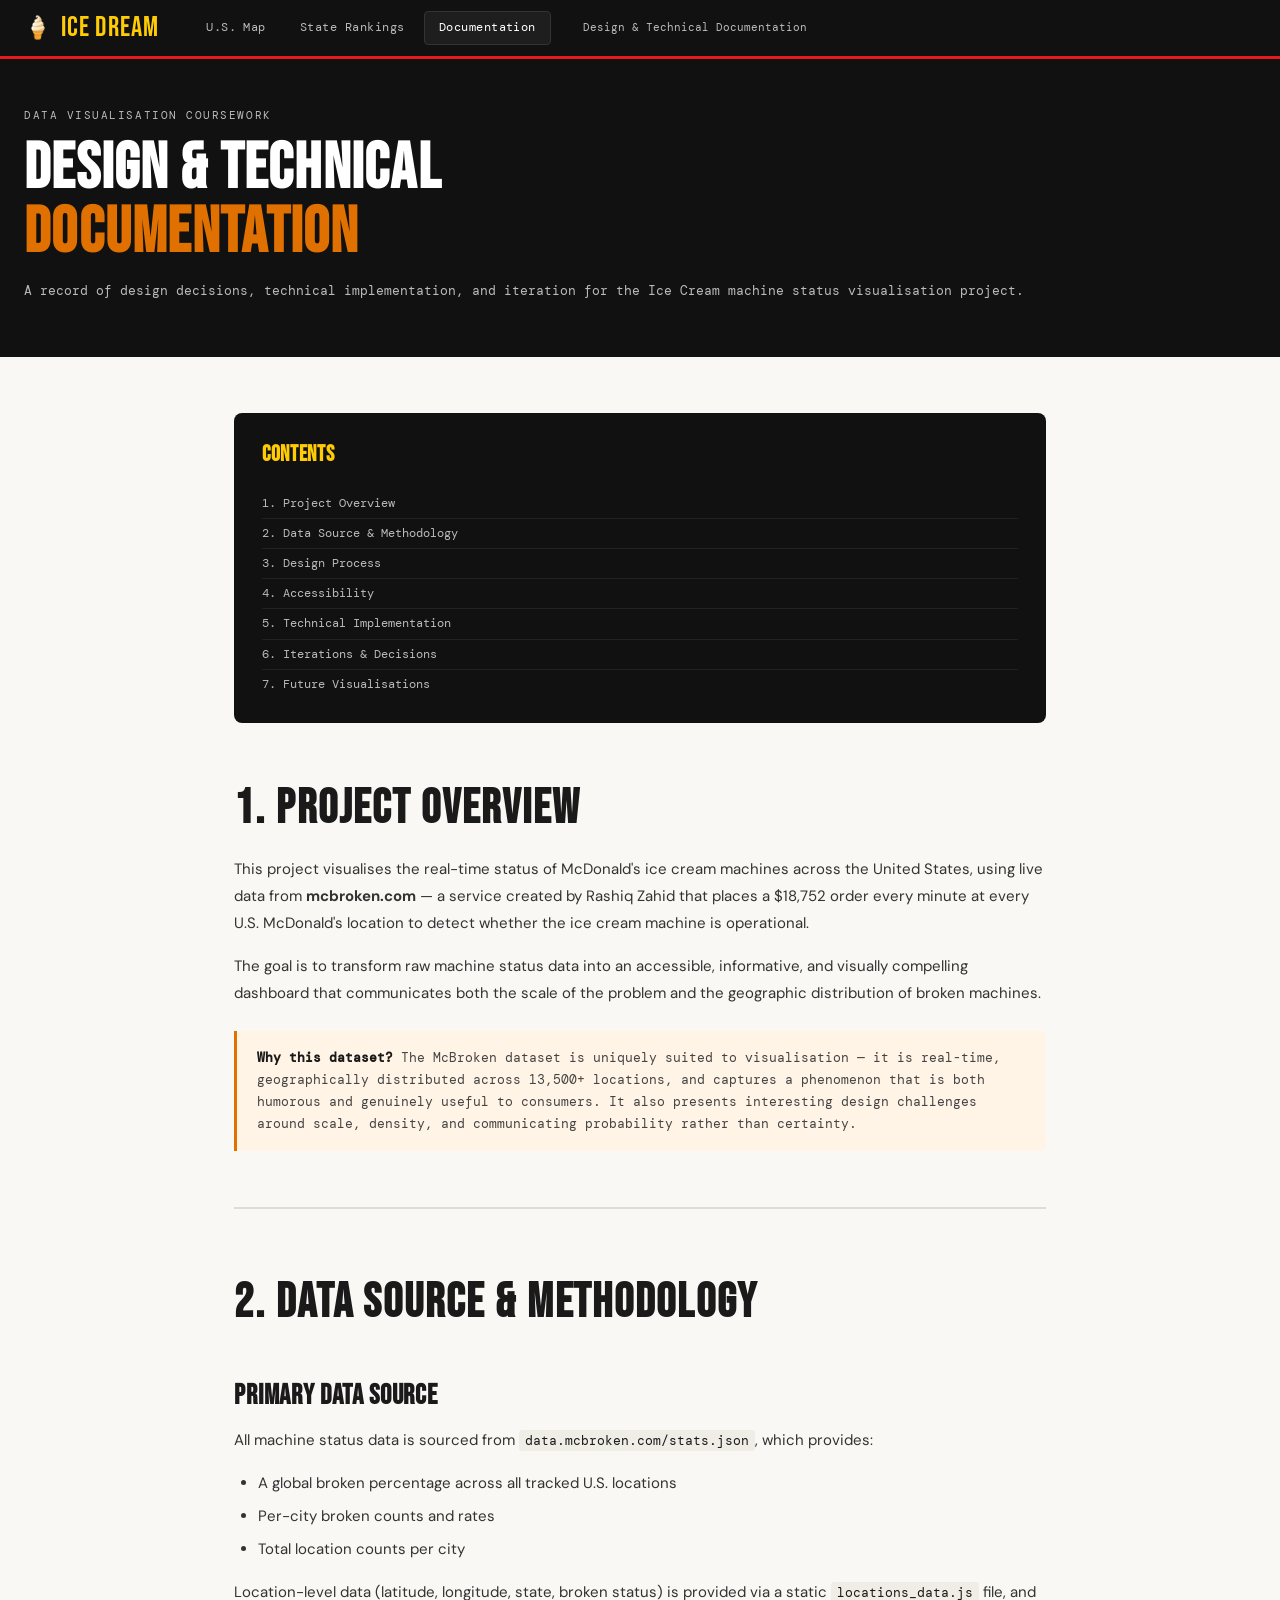
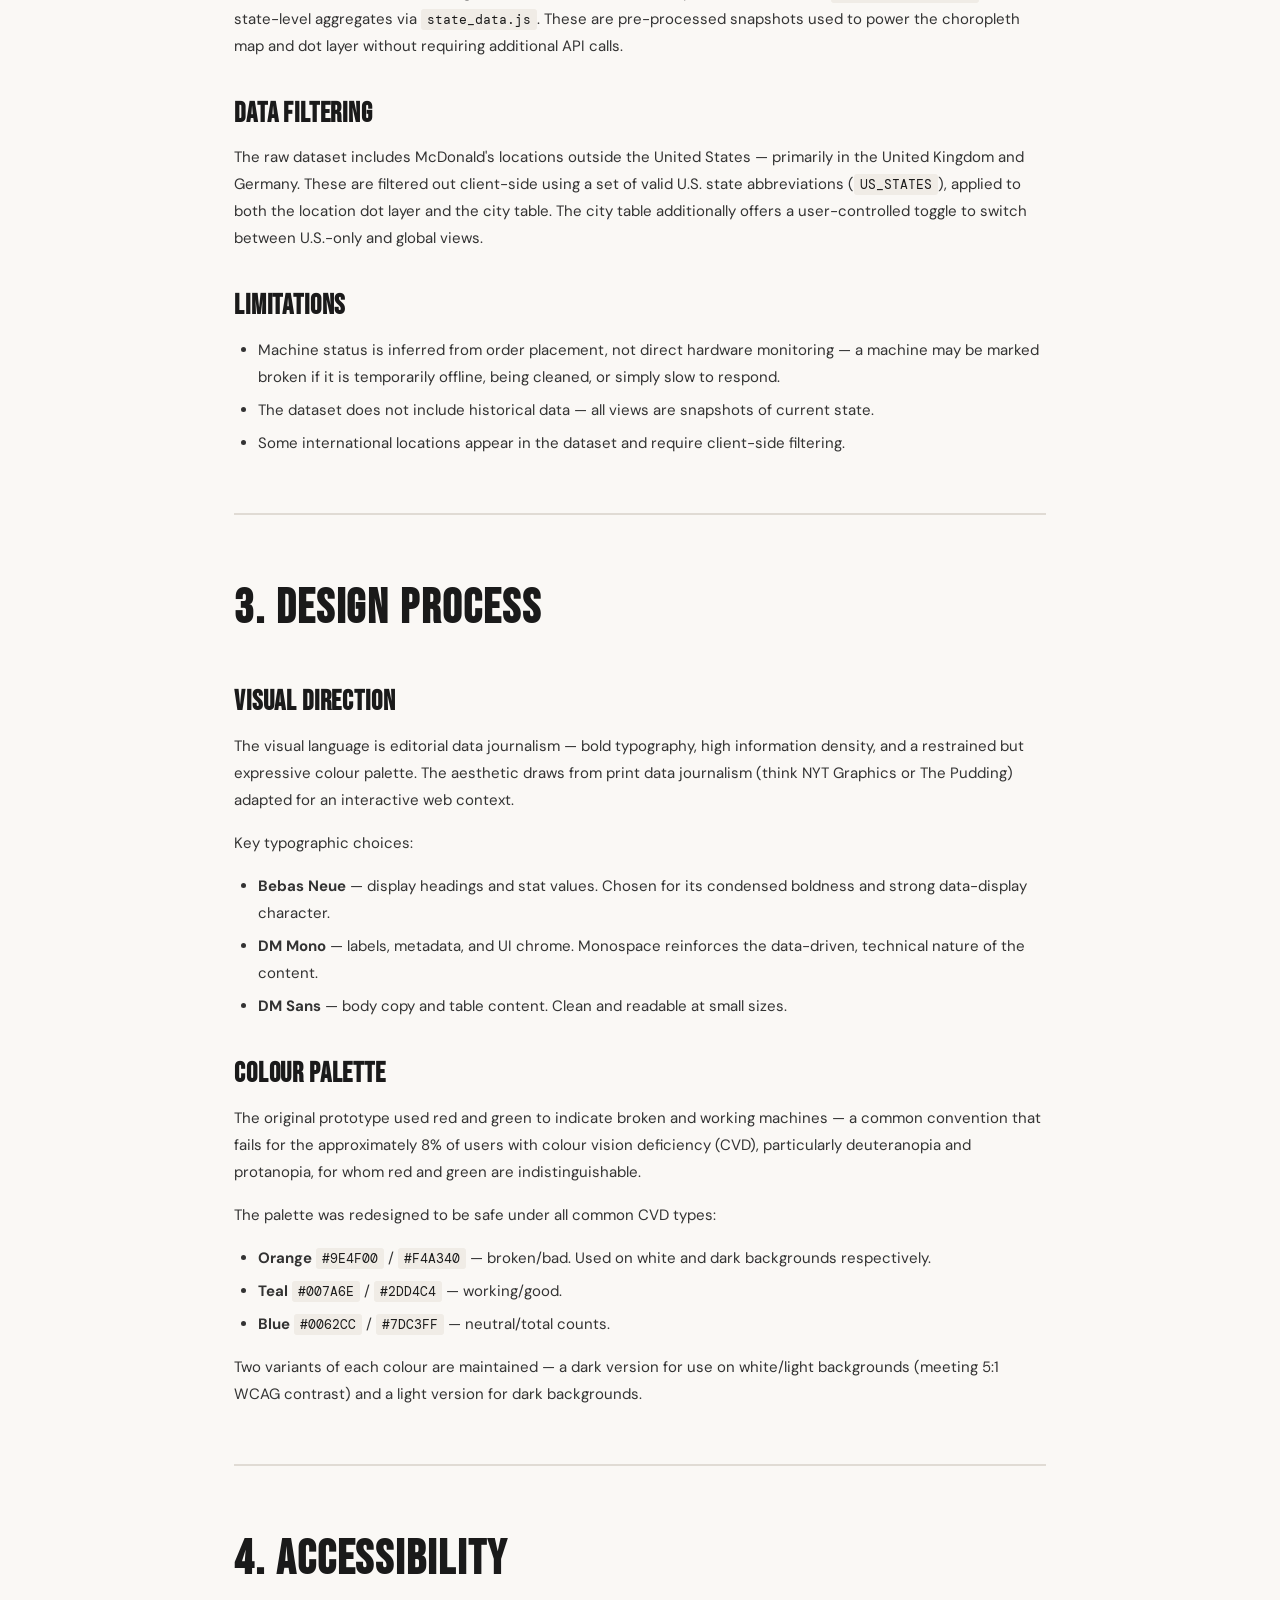
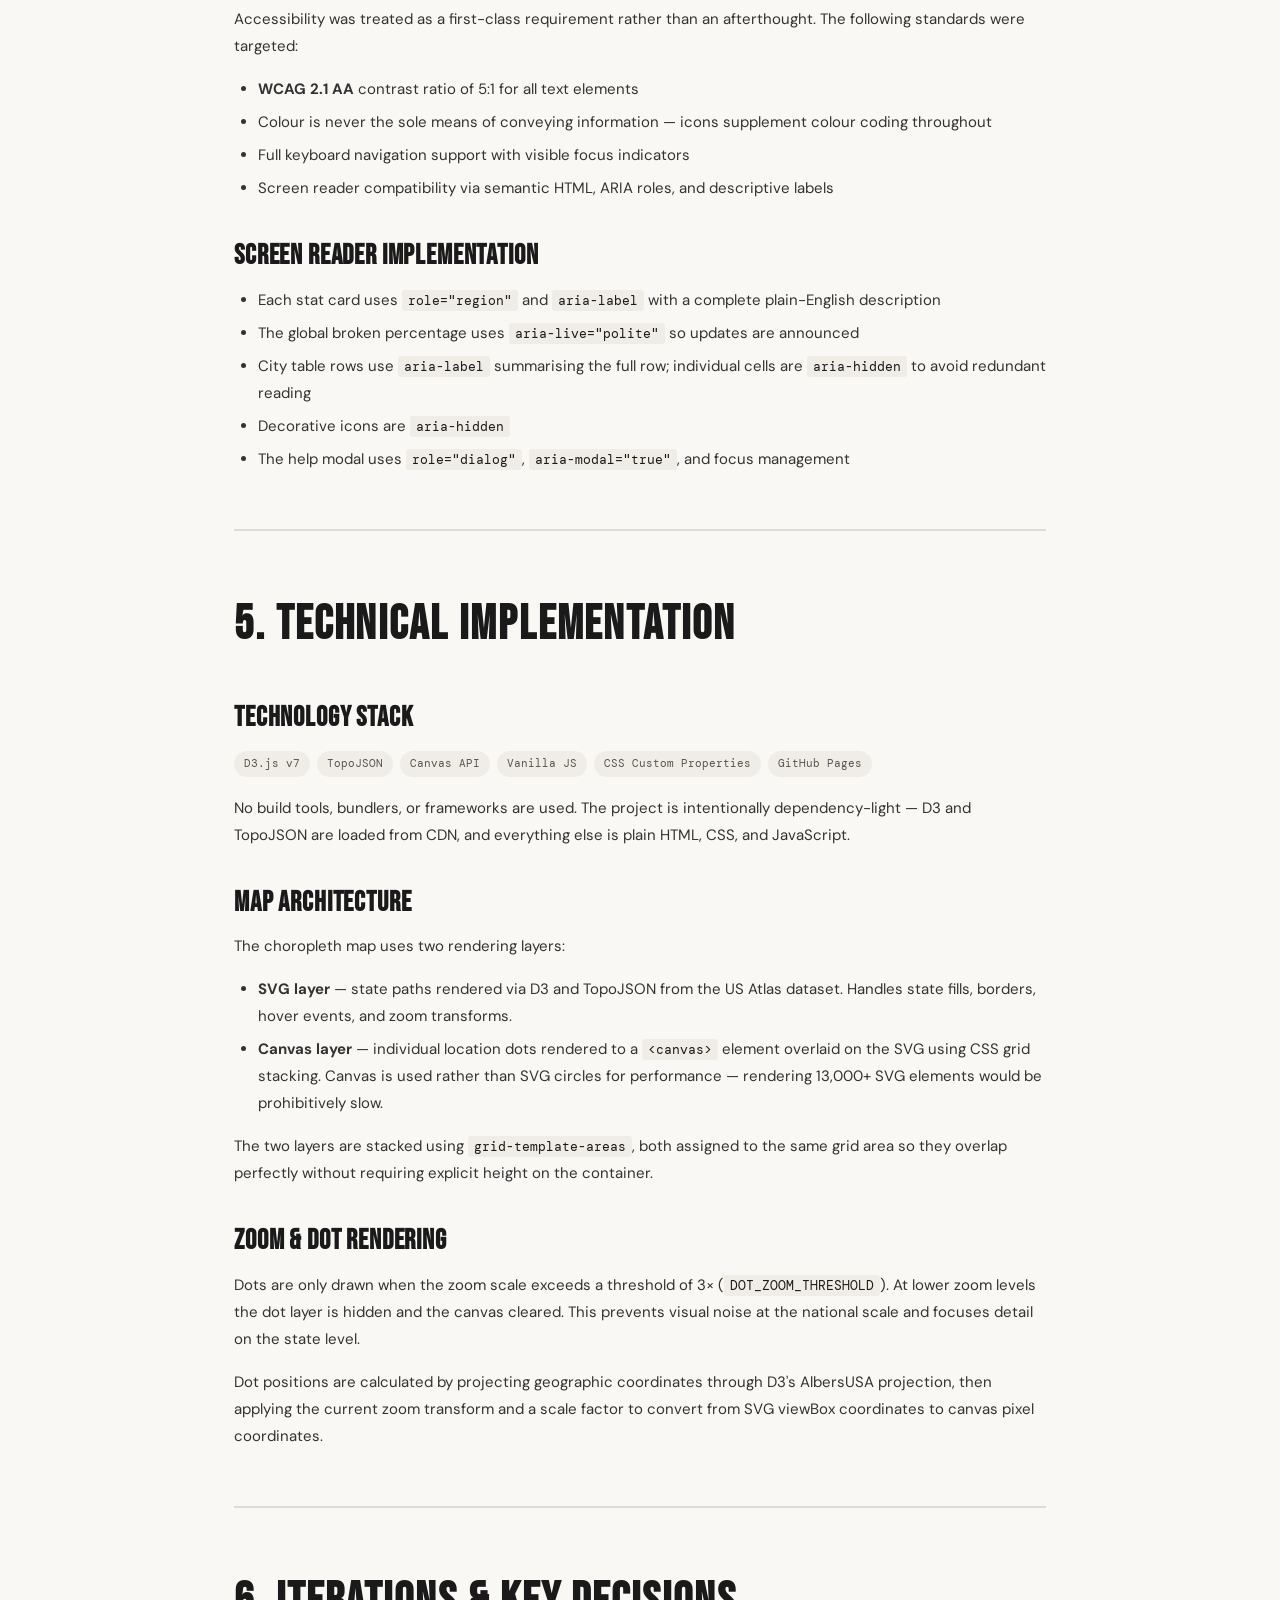
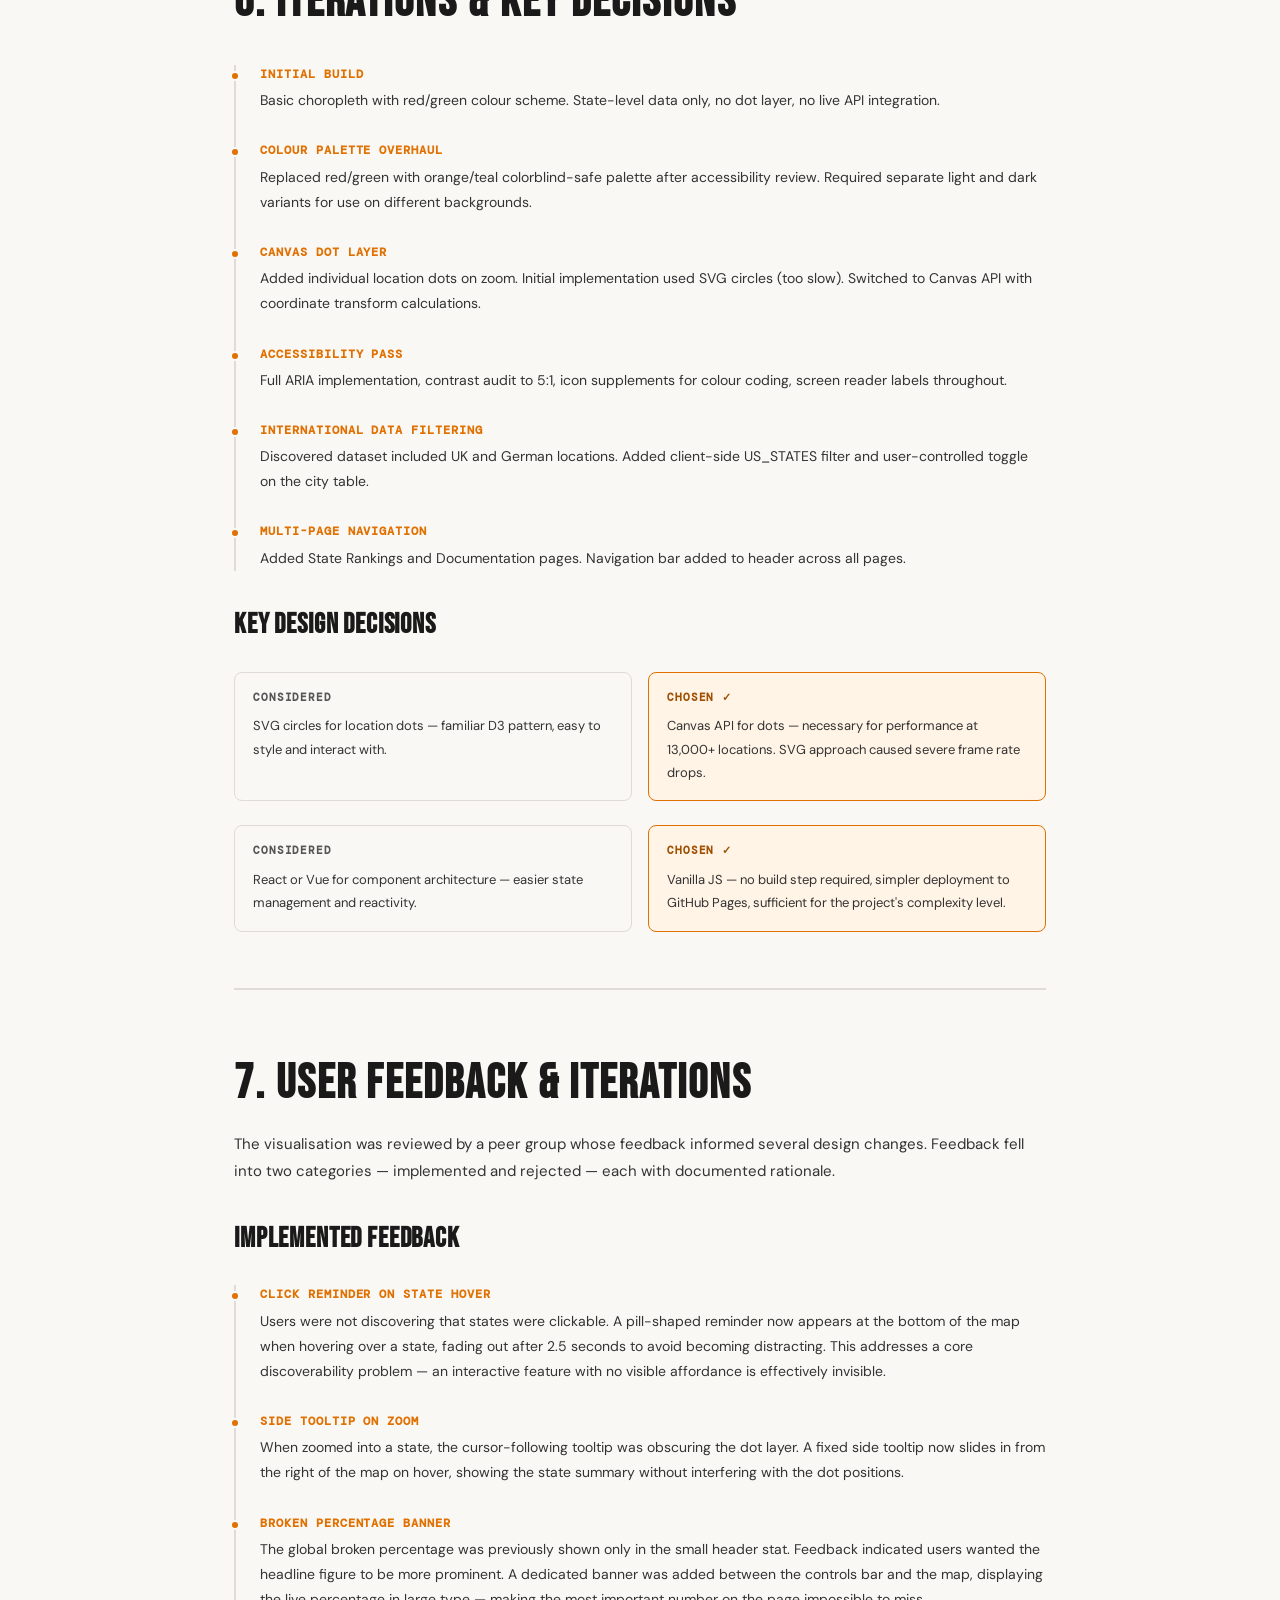
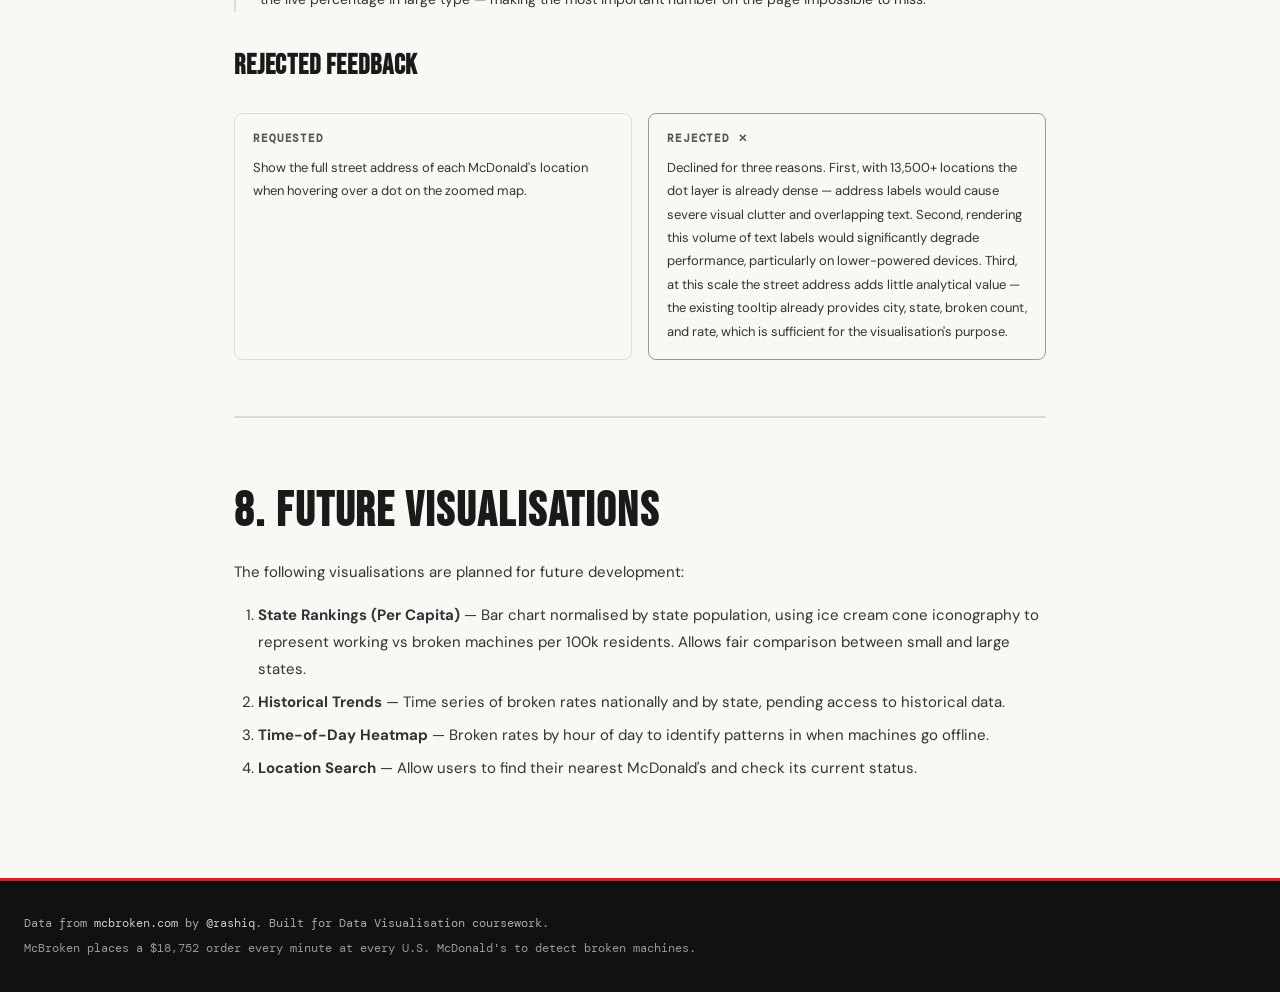
==== commit 208b50b3: "Contrast fix docs.html" ====
--- a/docs.html
+++ b/docs.html
@@ -113,7 +113,7 @@
       border-color: var(--orange);
       background: var(--orange-pale);
     }
-    .docs-decision-card.chosen h4 { color: var(--orange); }
+    .docs-decision-card.chosen h4 { color: #9E4F00; }
     .docs-timeline {
       position: relative;
       margin: 24px 0;
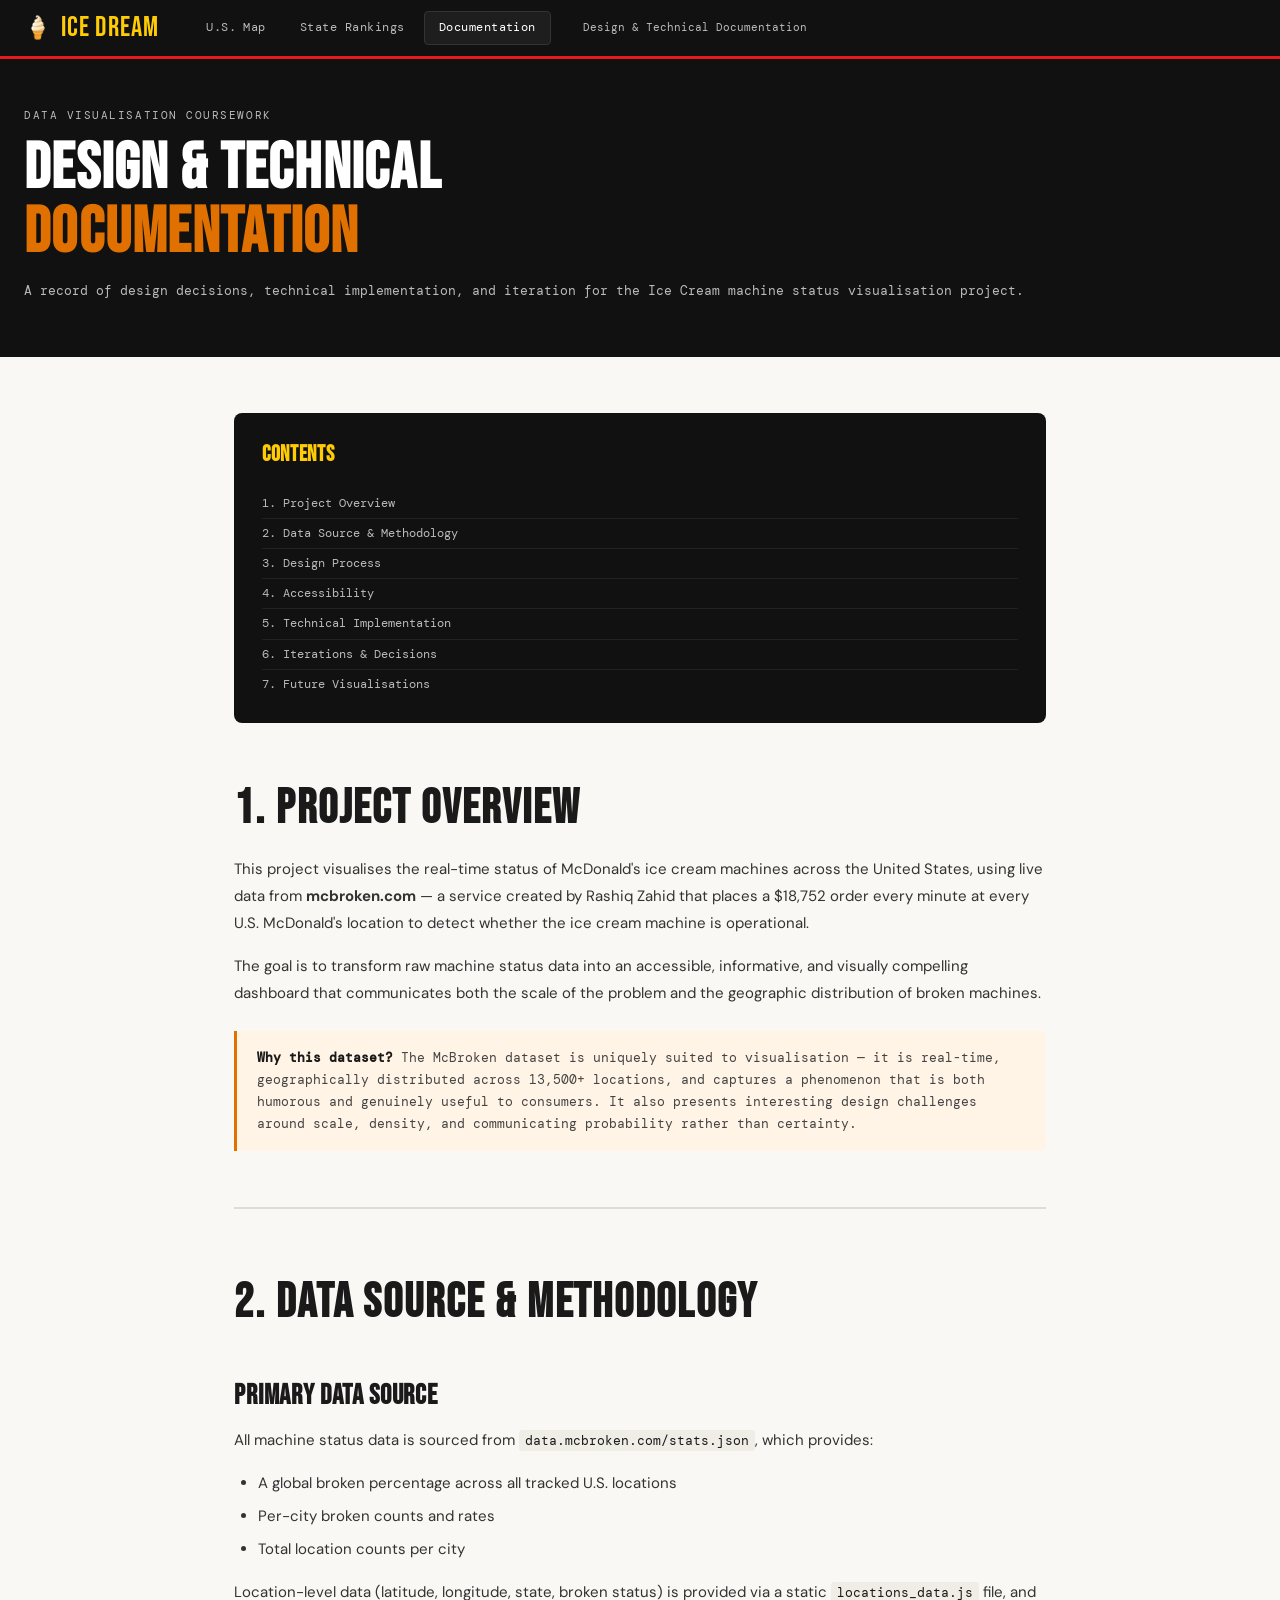
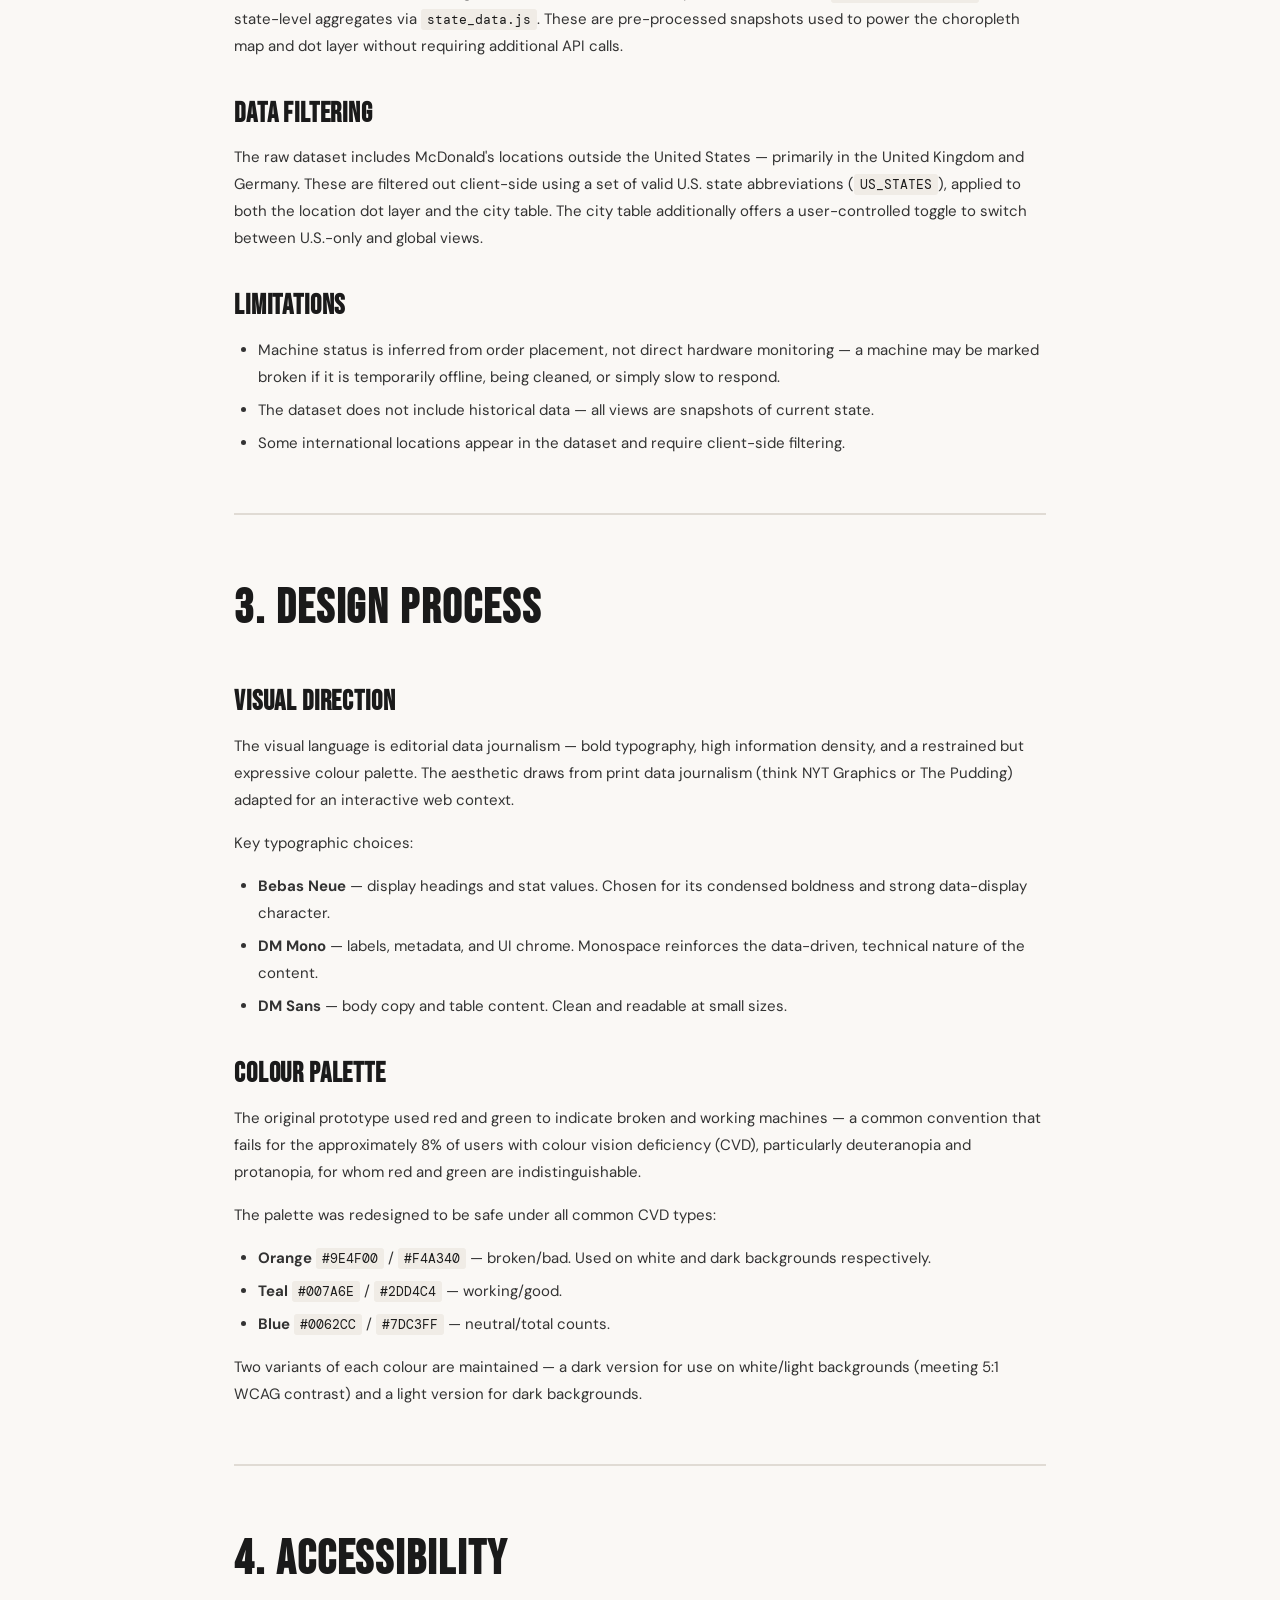
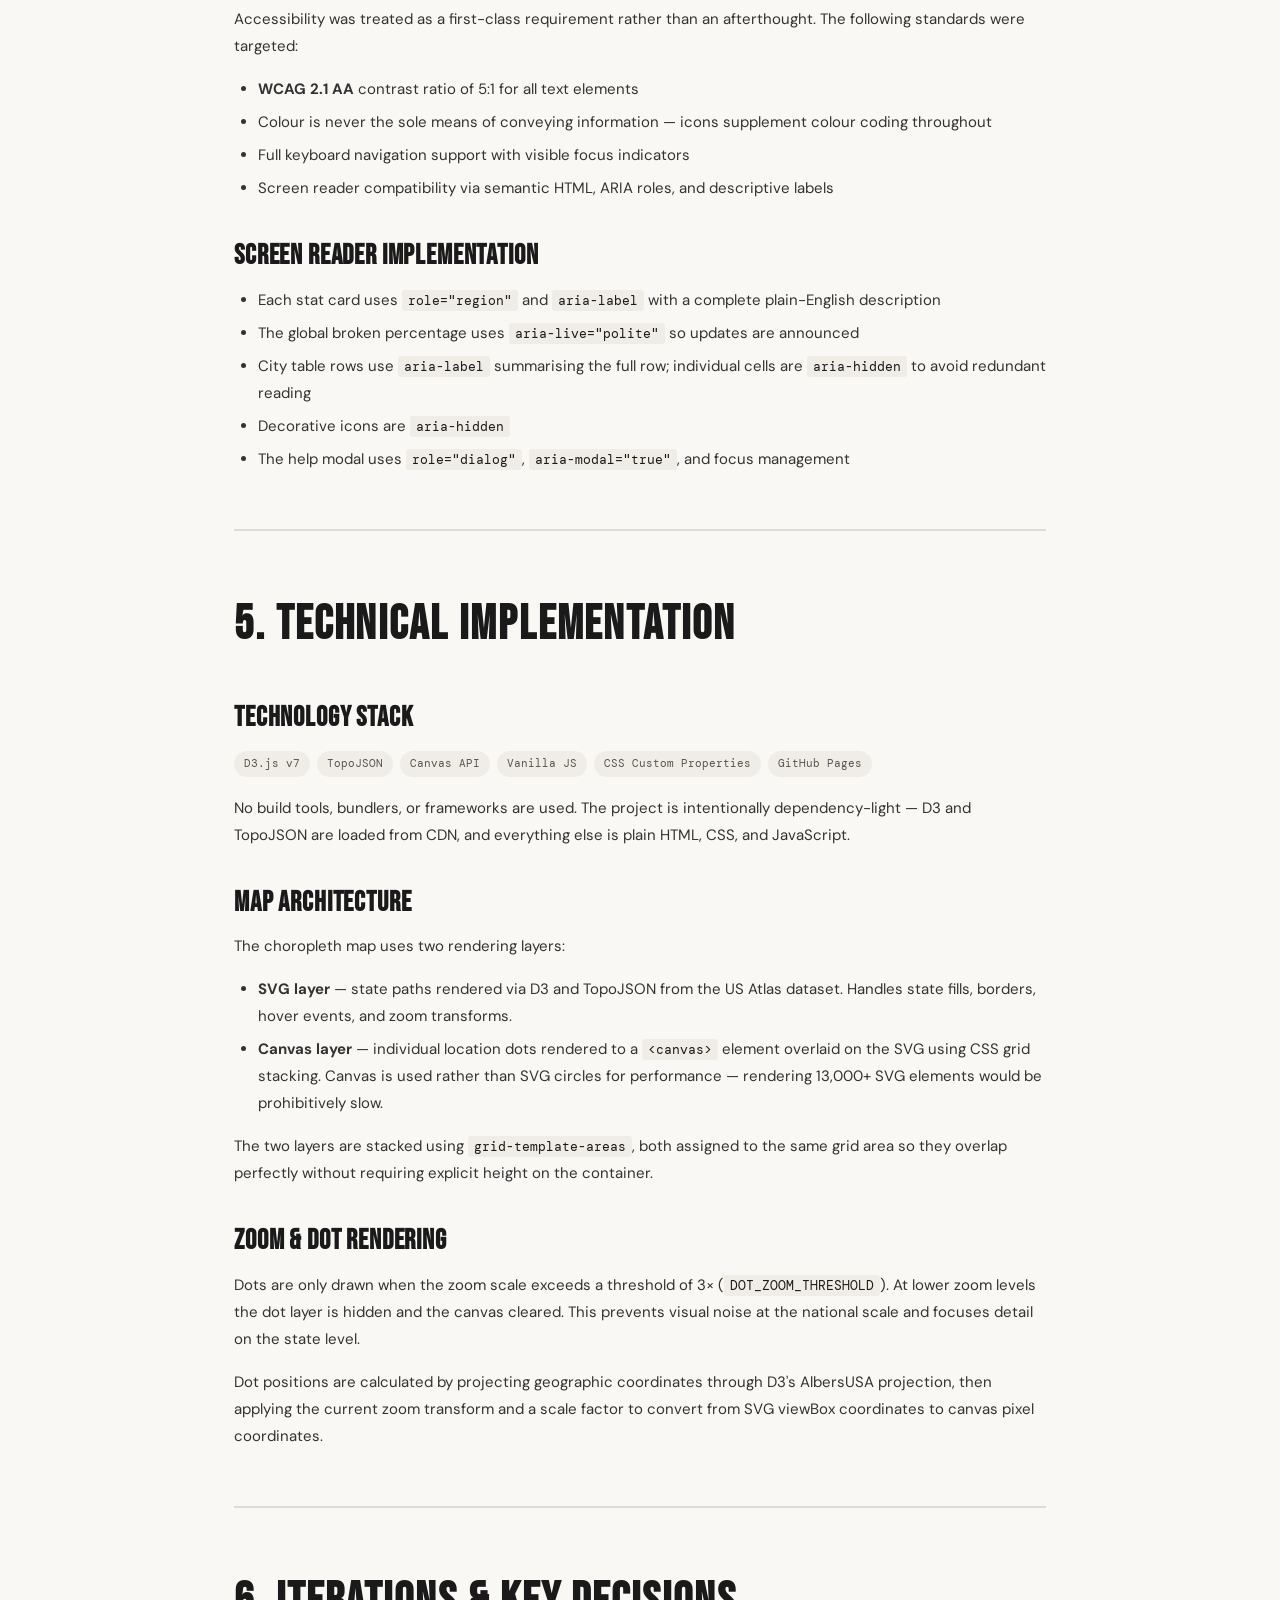
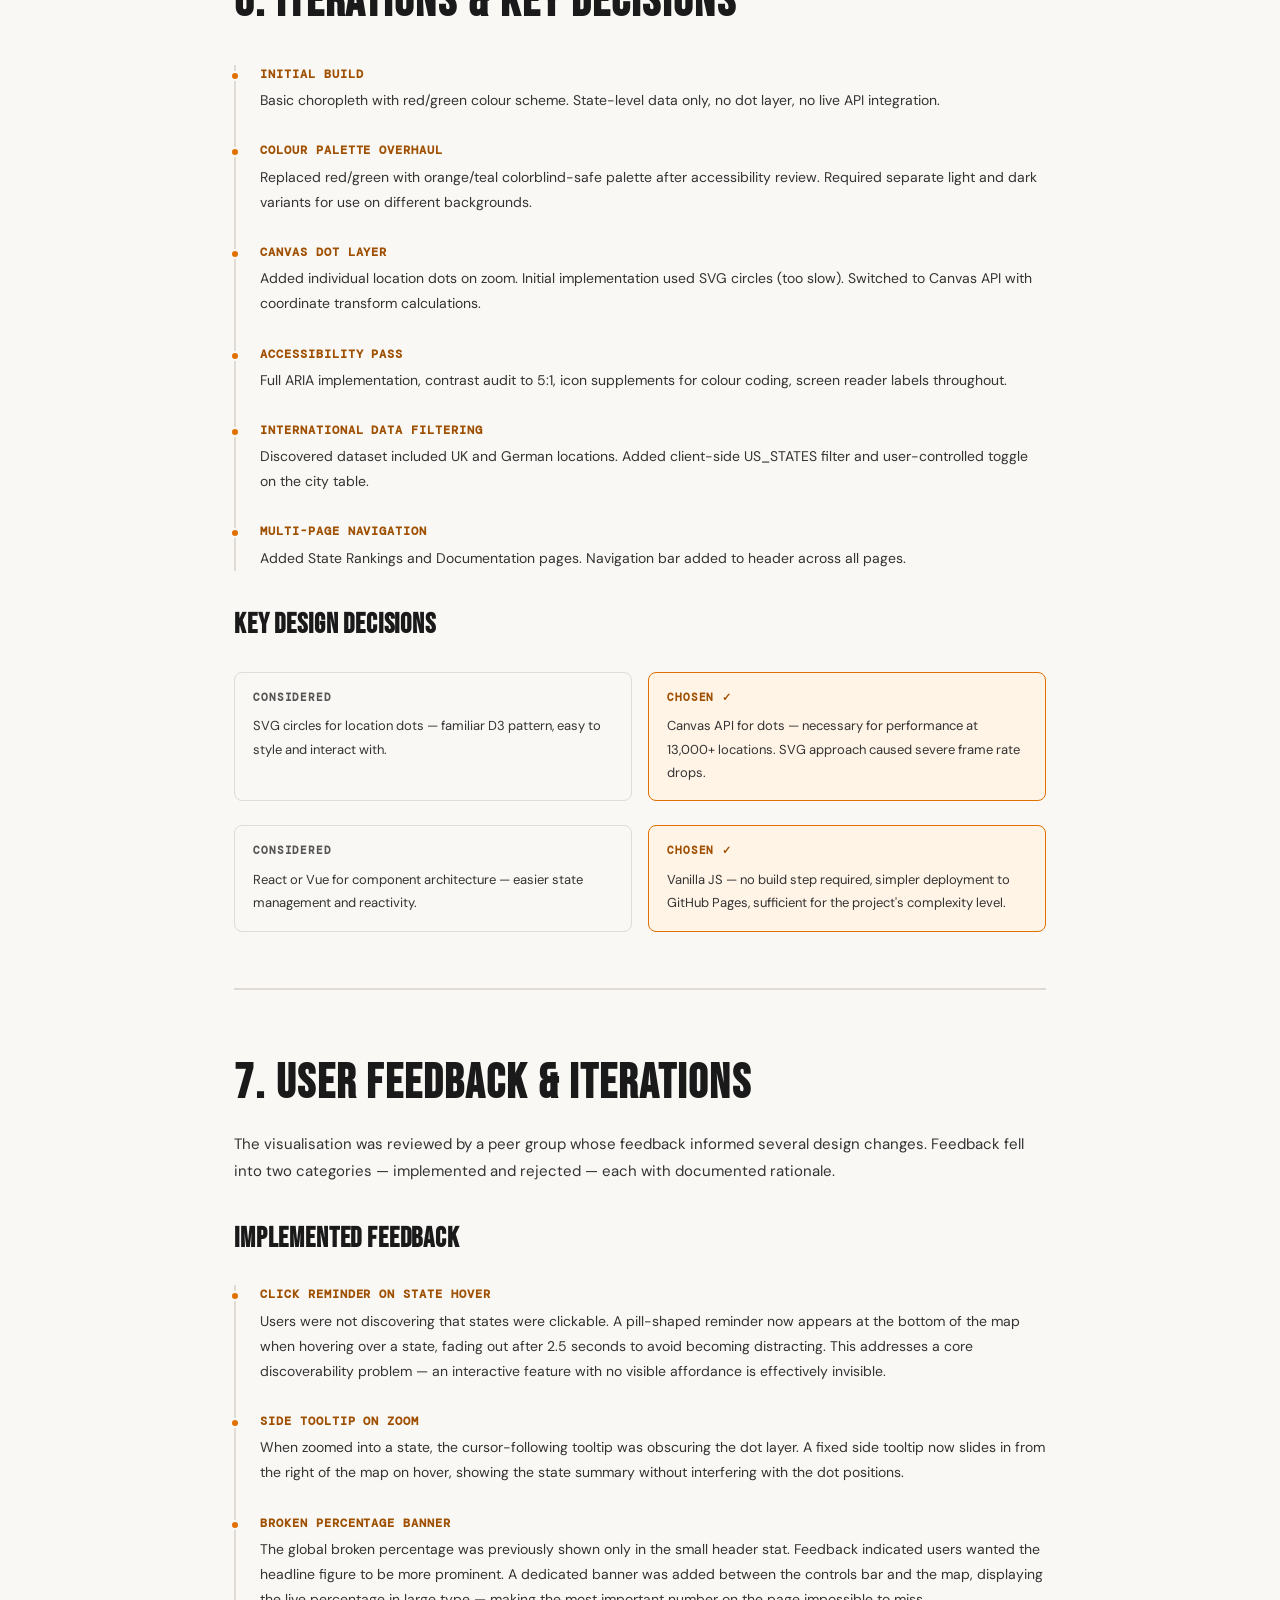
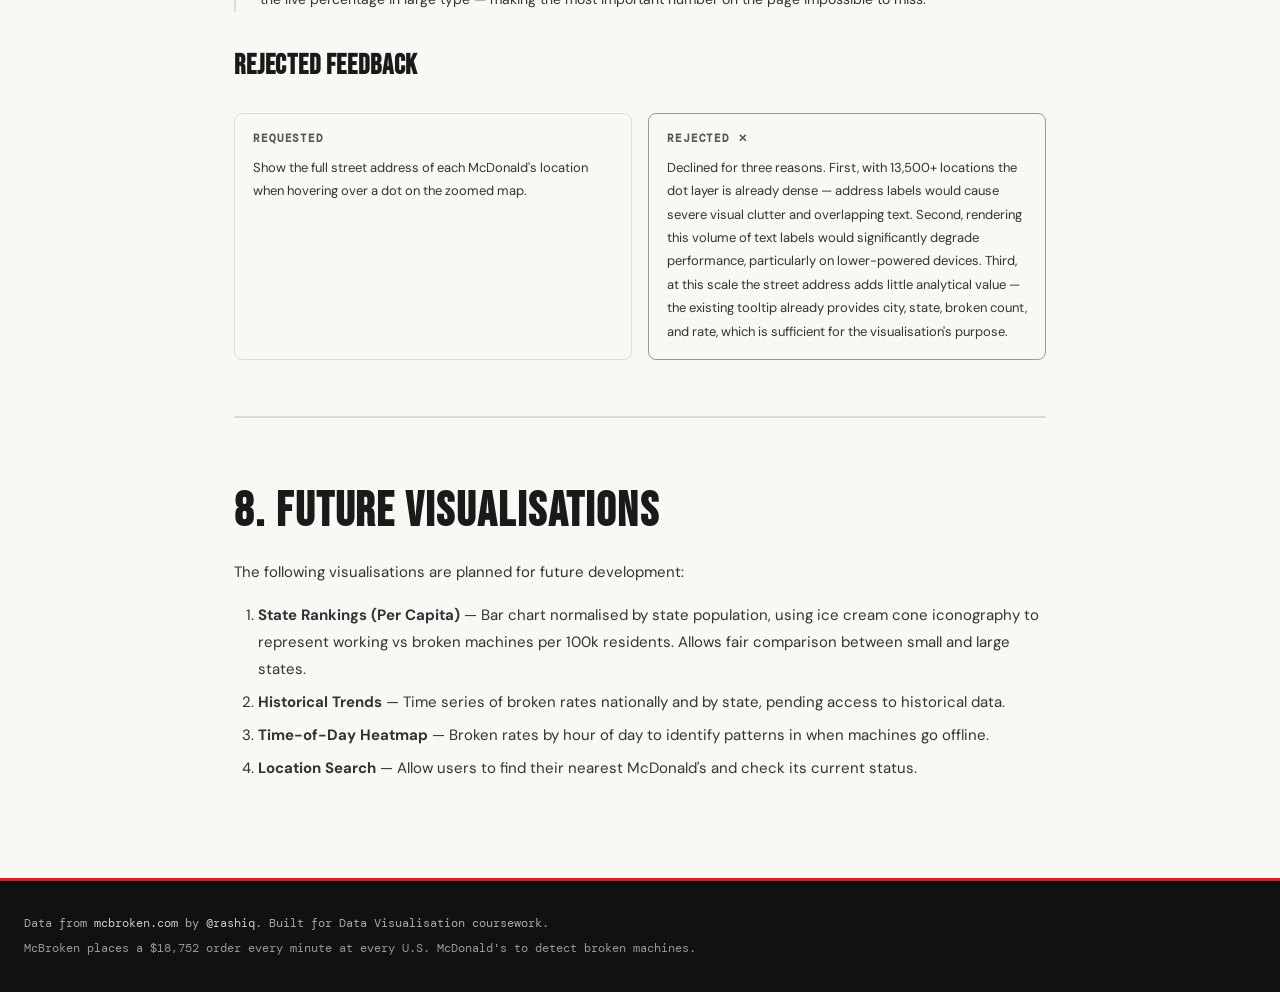
==== commit 0f8b2d51: "Suffering" ====
--- a/docs.html
+++ b/docs.html
@@ -138,7 +138,7 @@
     .docs-timeline-item h4 {
       font-family: var(--font-mono);
       font-size: 12px;
-      color: var(--orange);
+      color: #9E4F00;
       text-transform: uppercase;
       letter-spacing: 0.08em;
       margin-bottom: 4px;
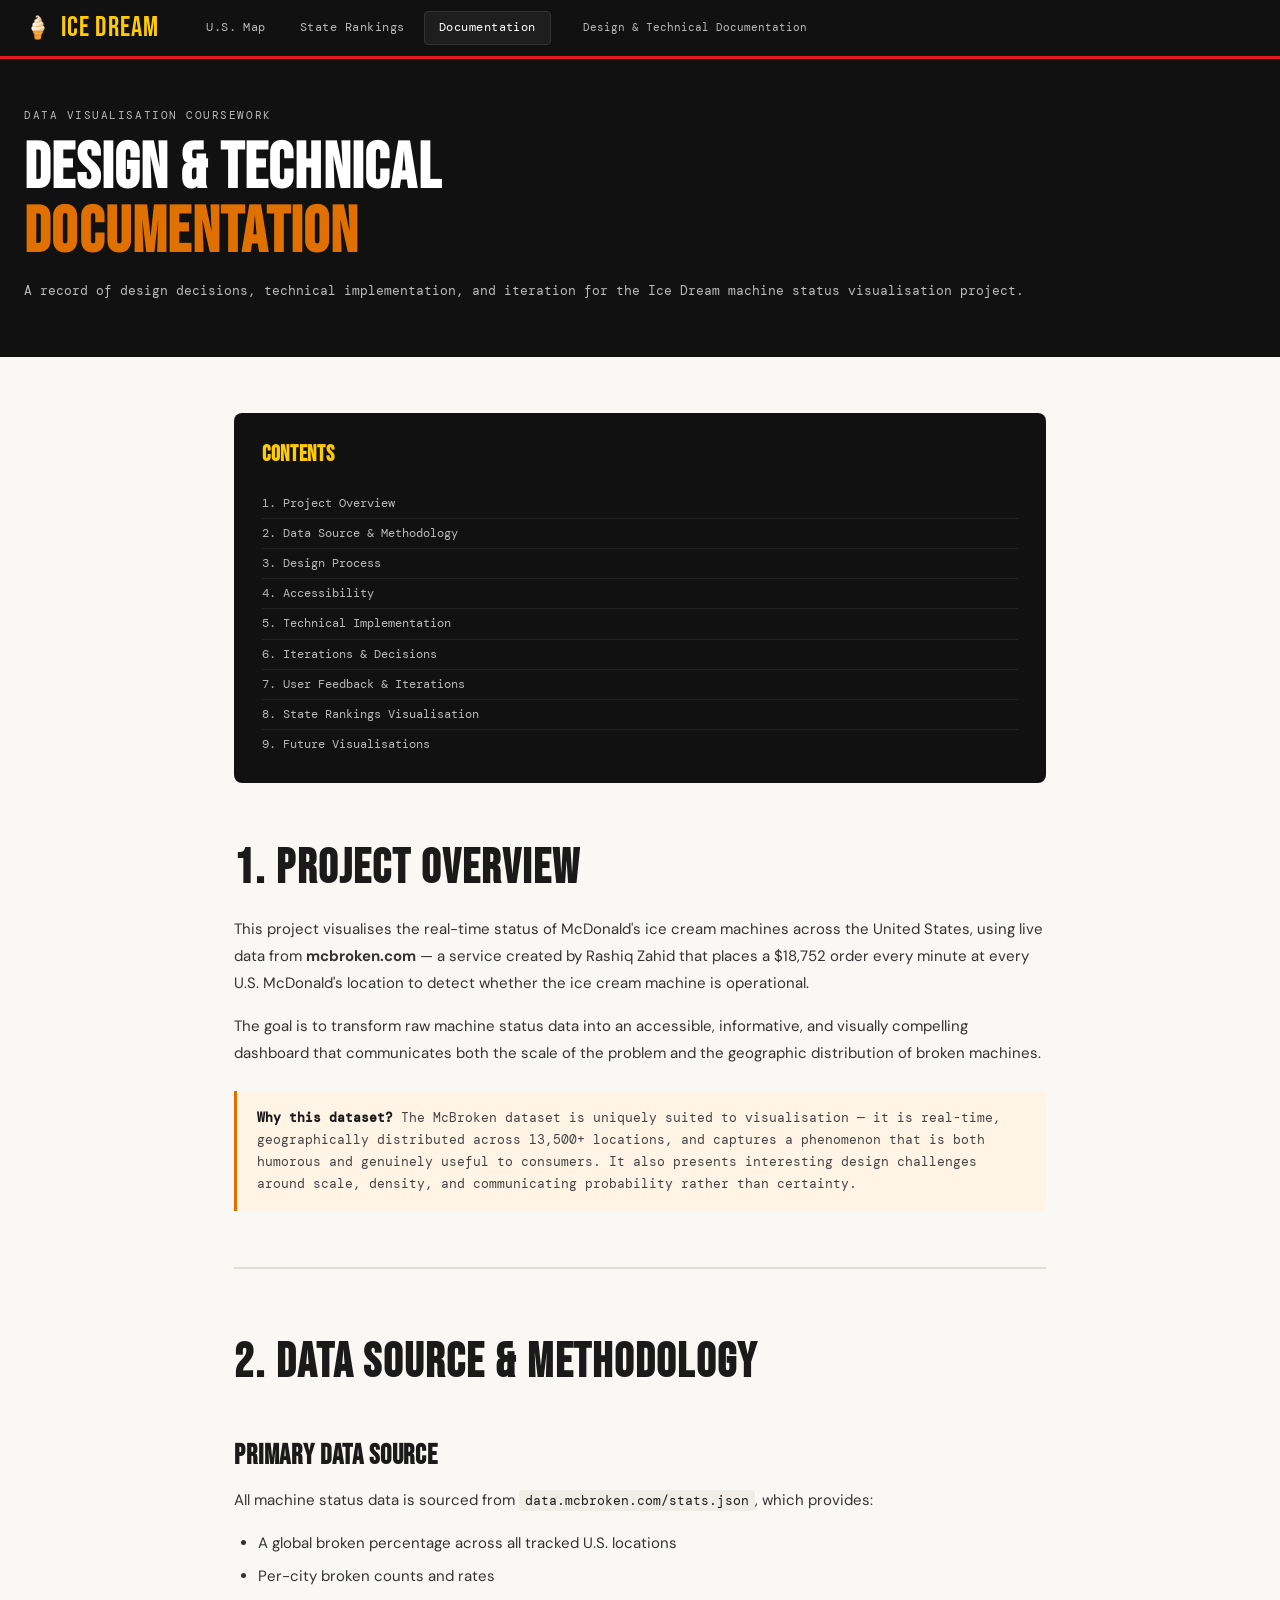
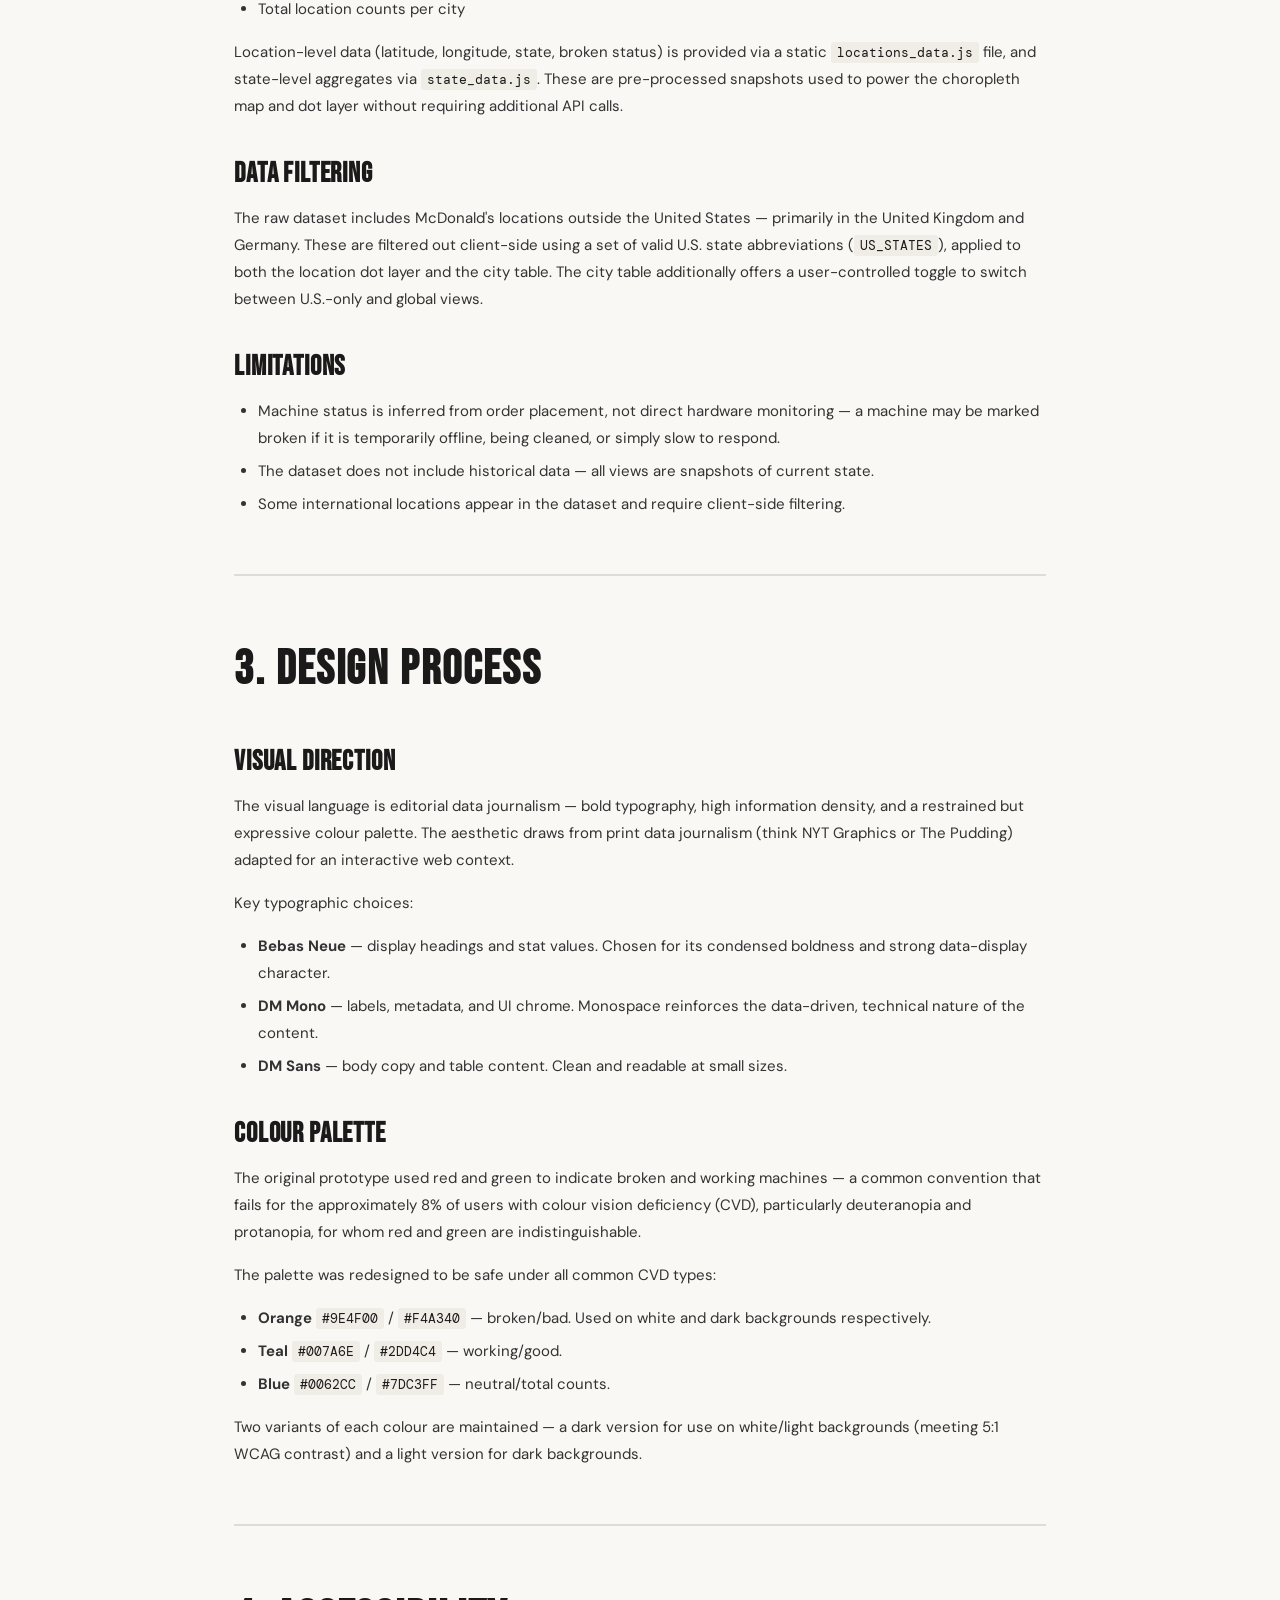
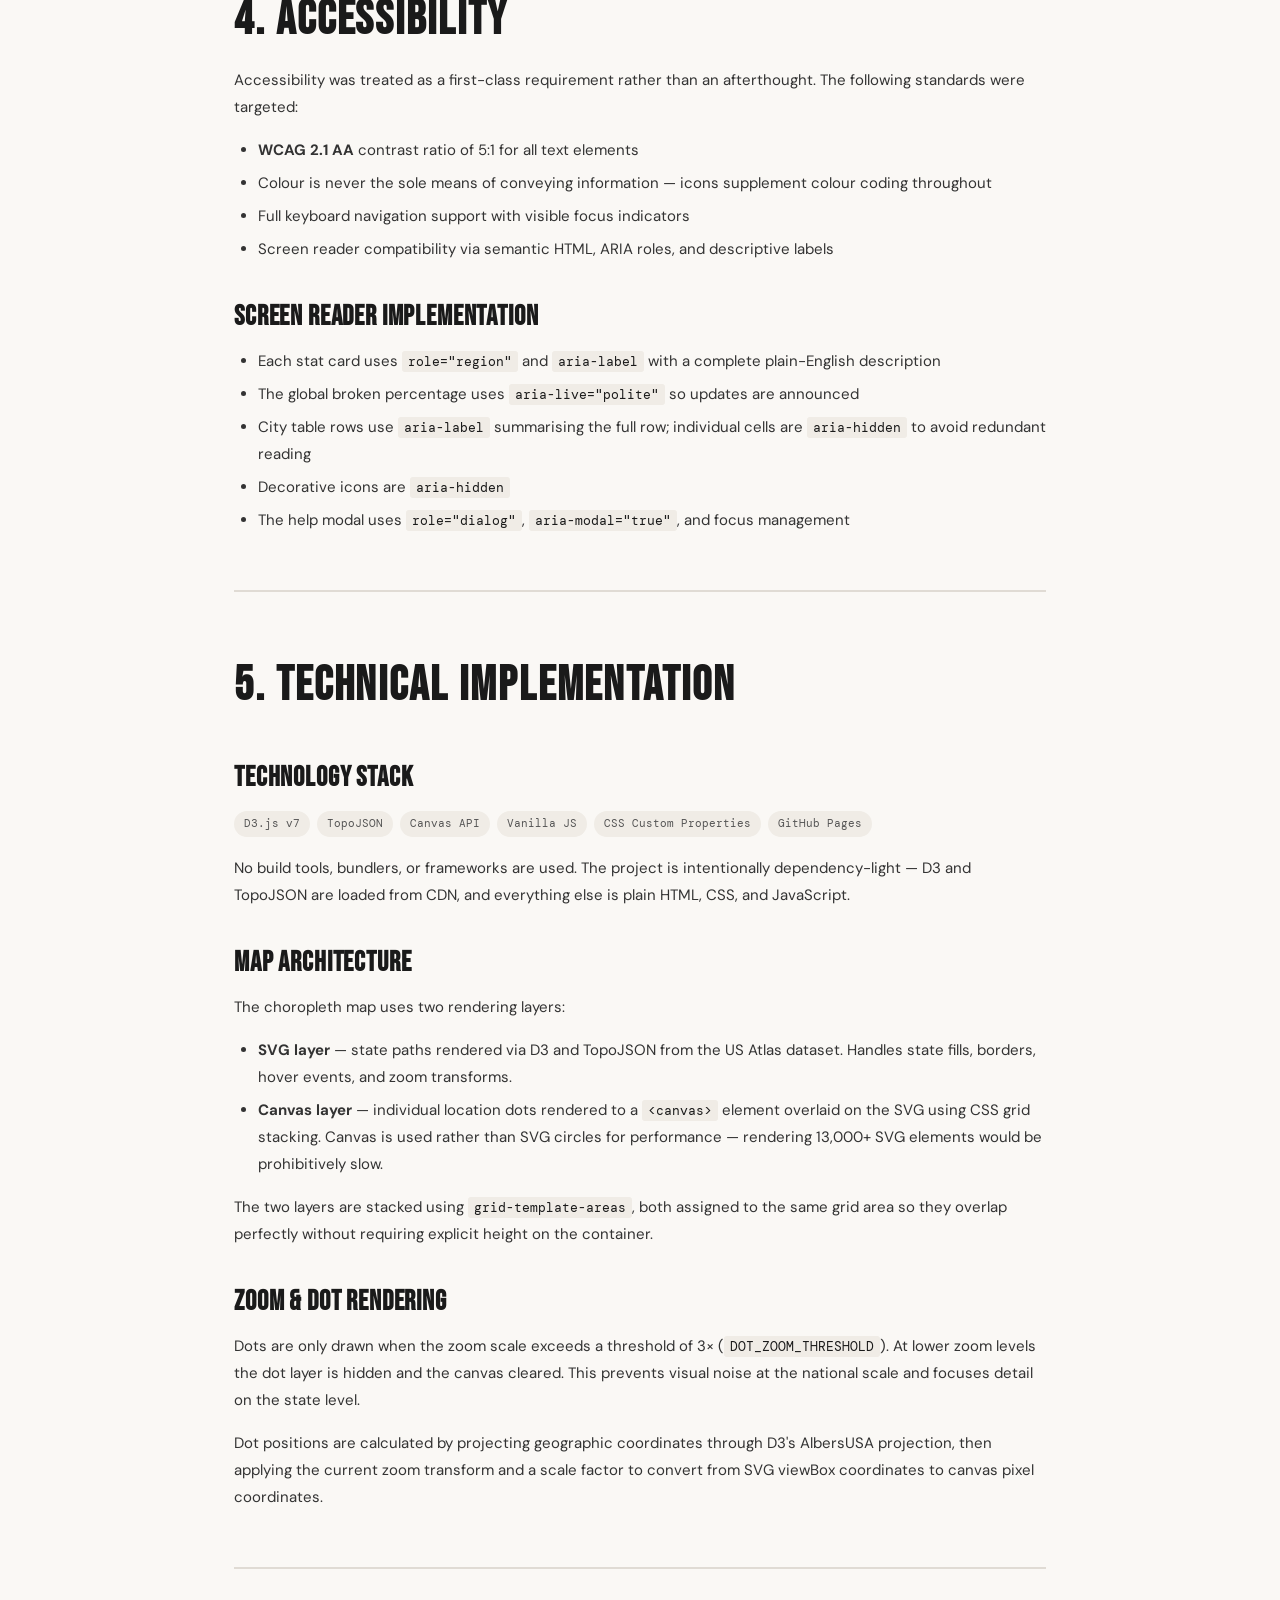
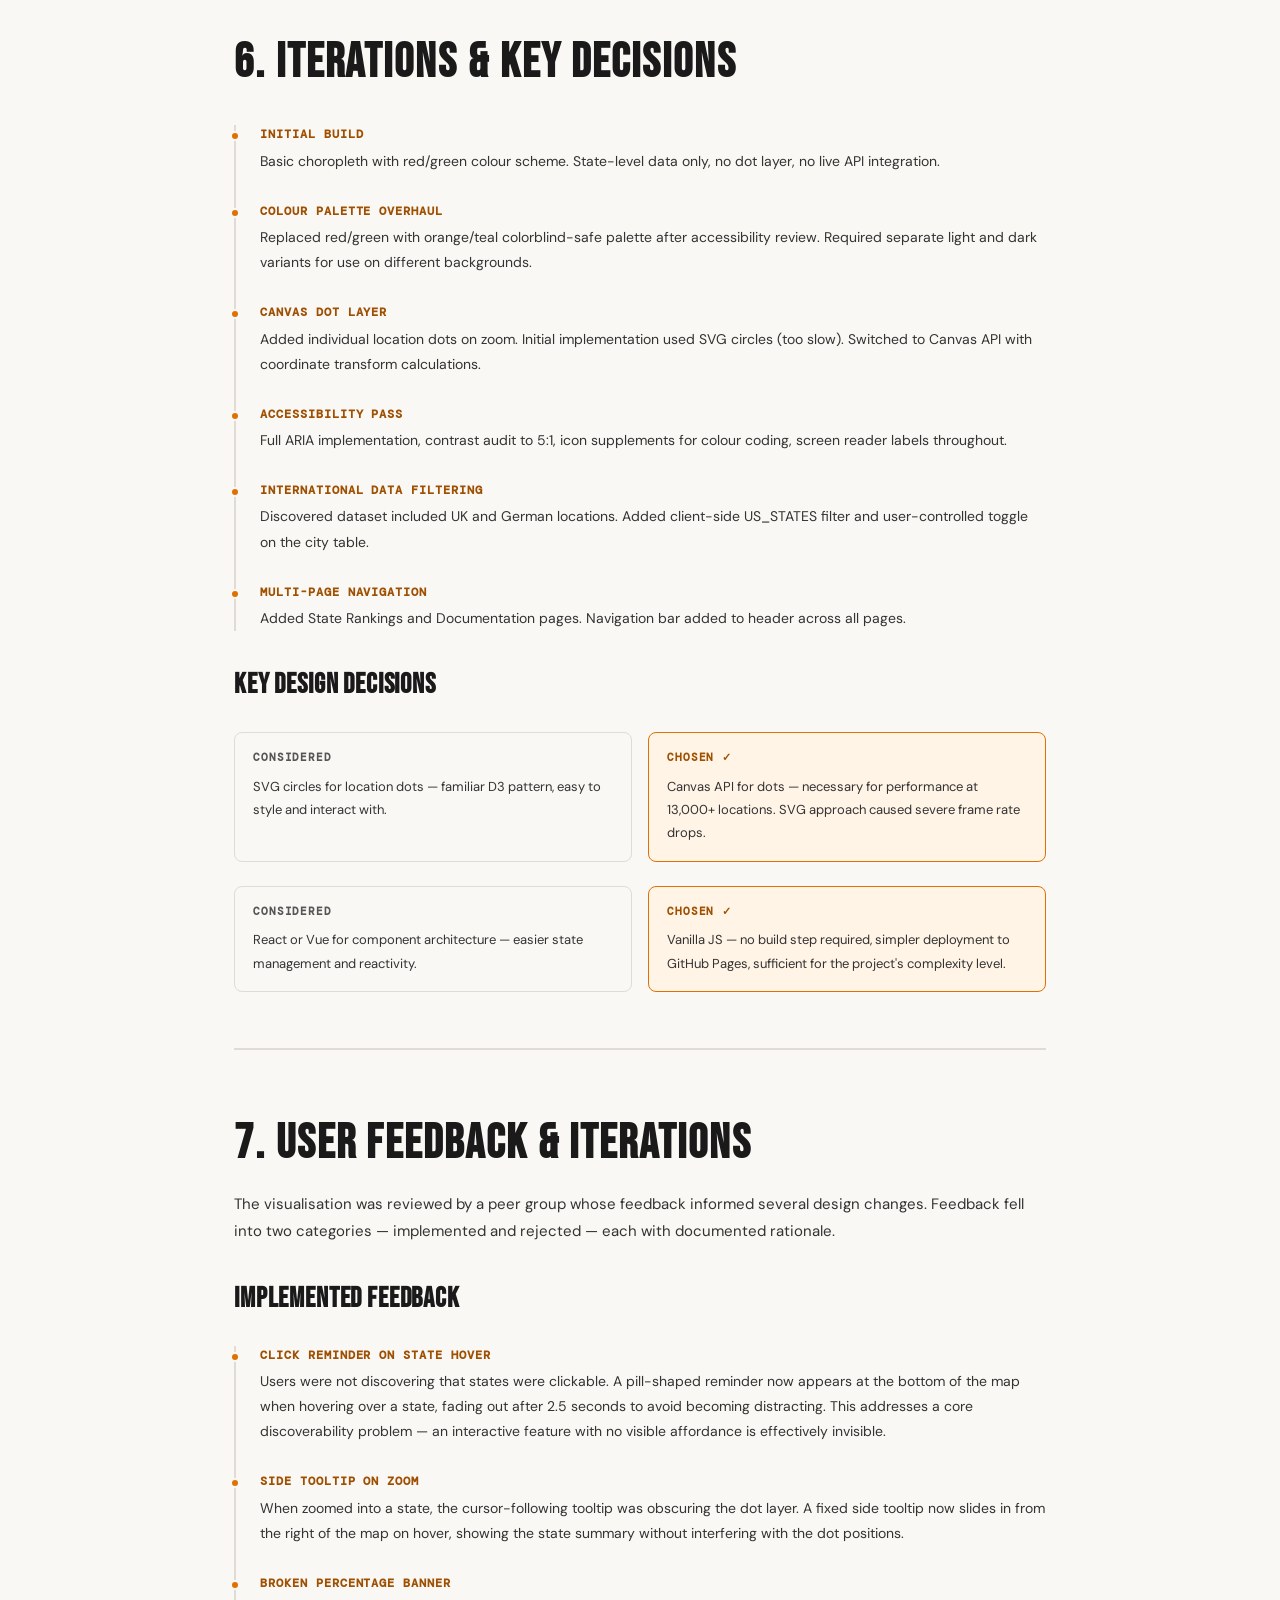
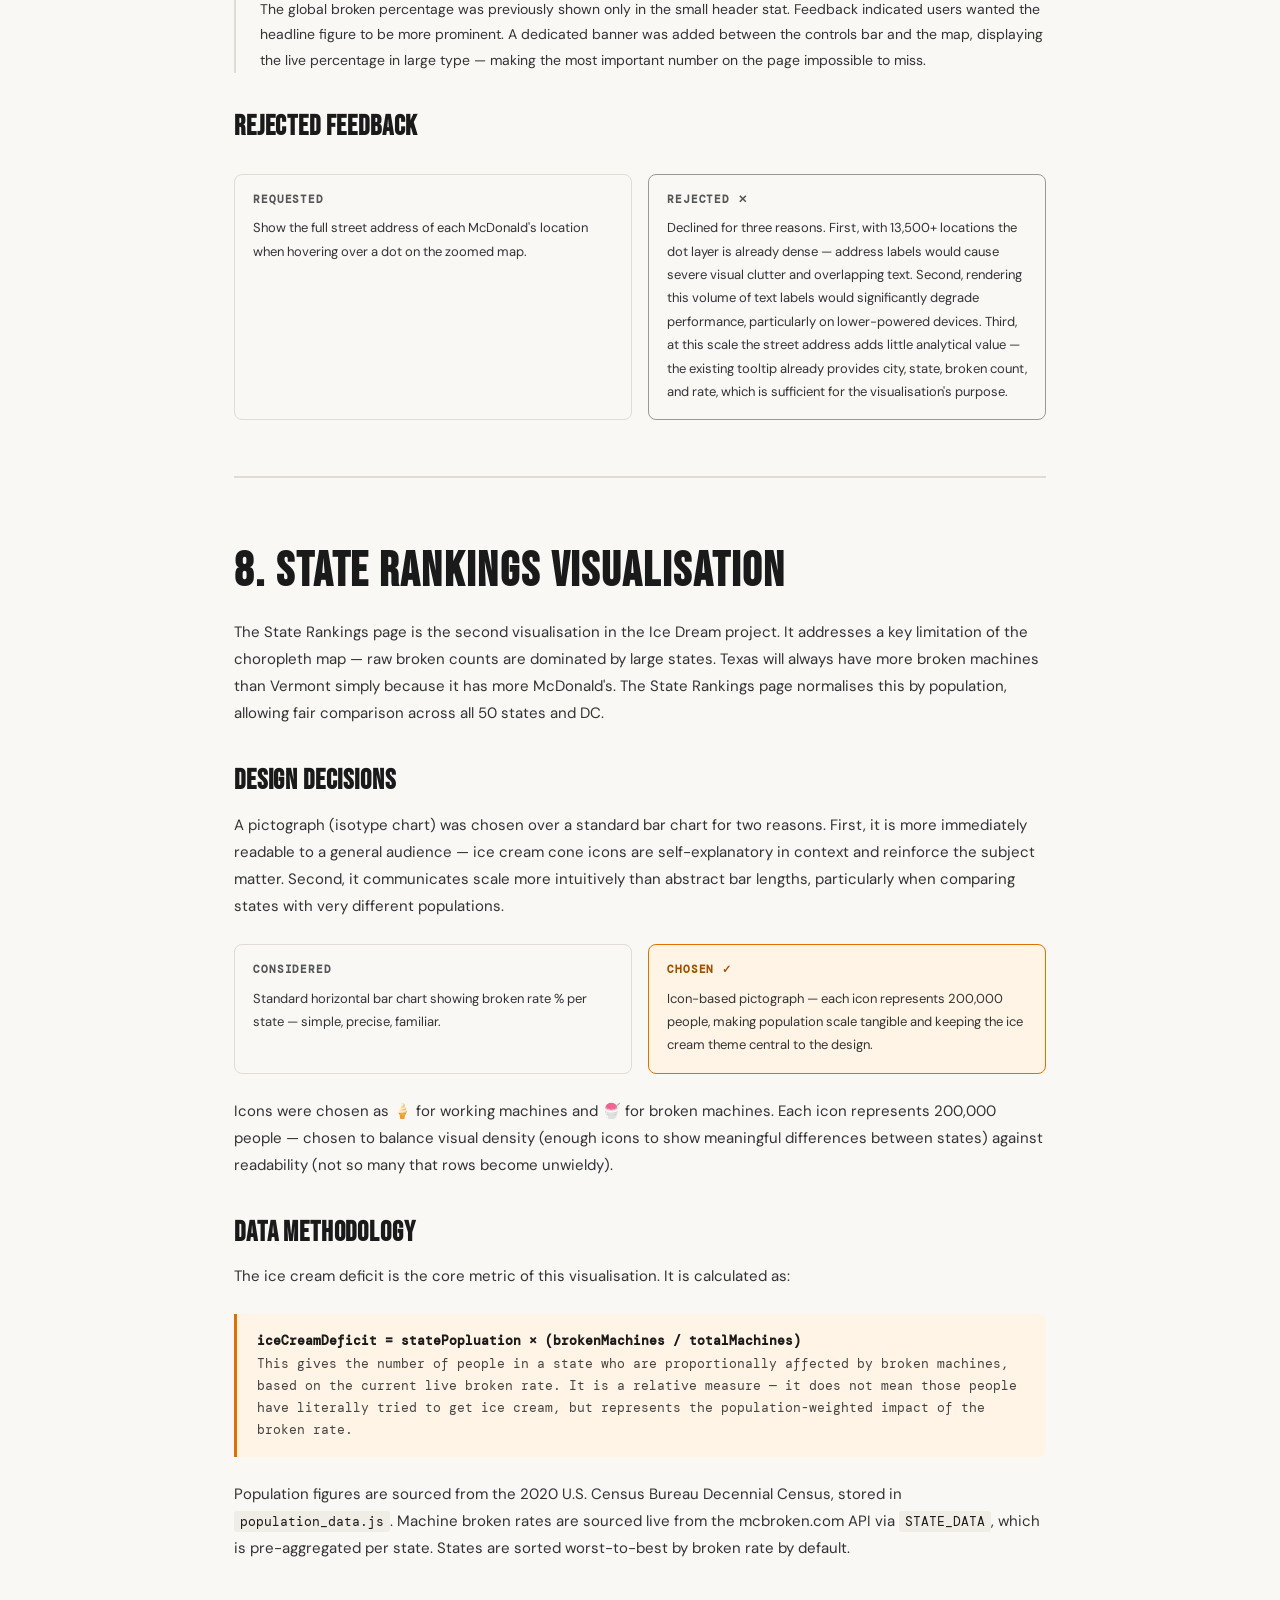
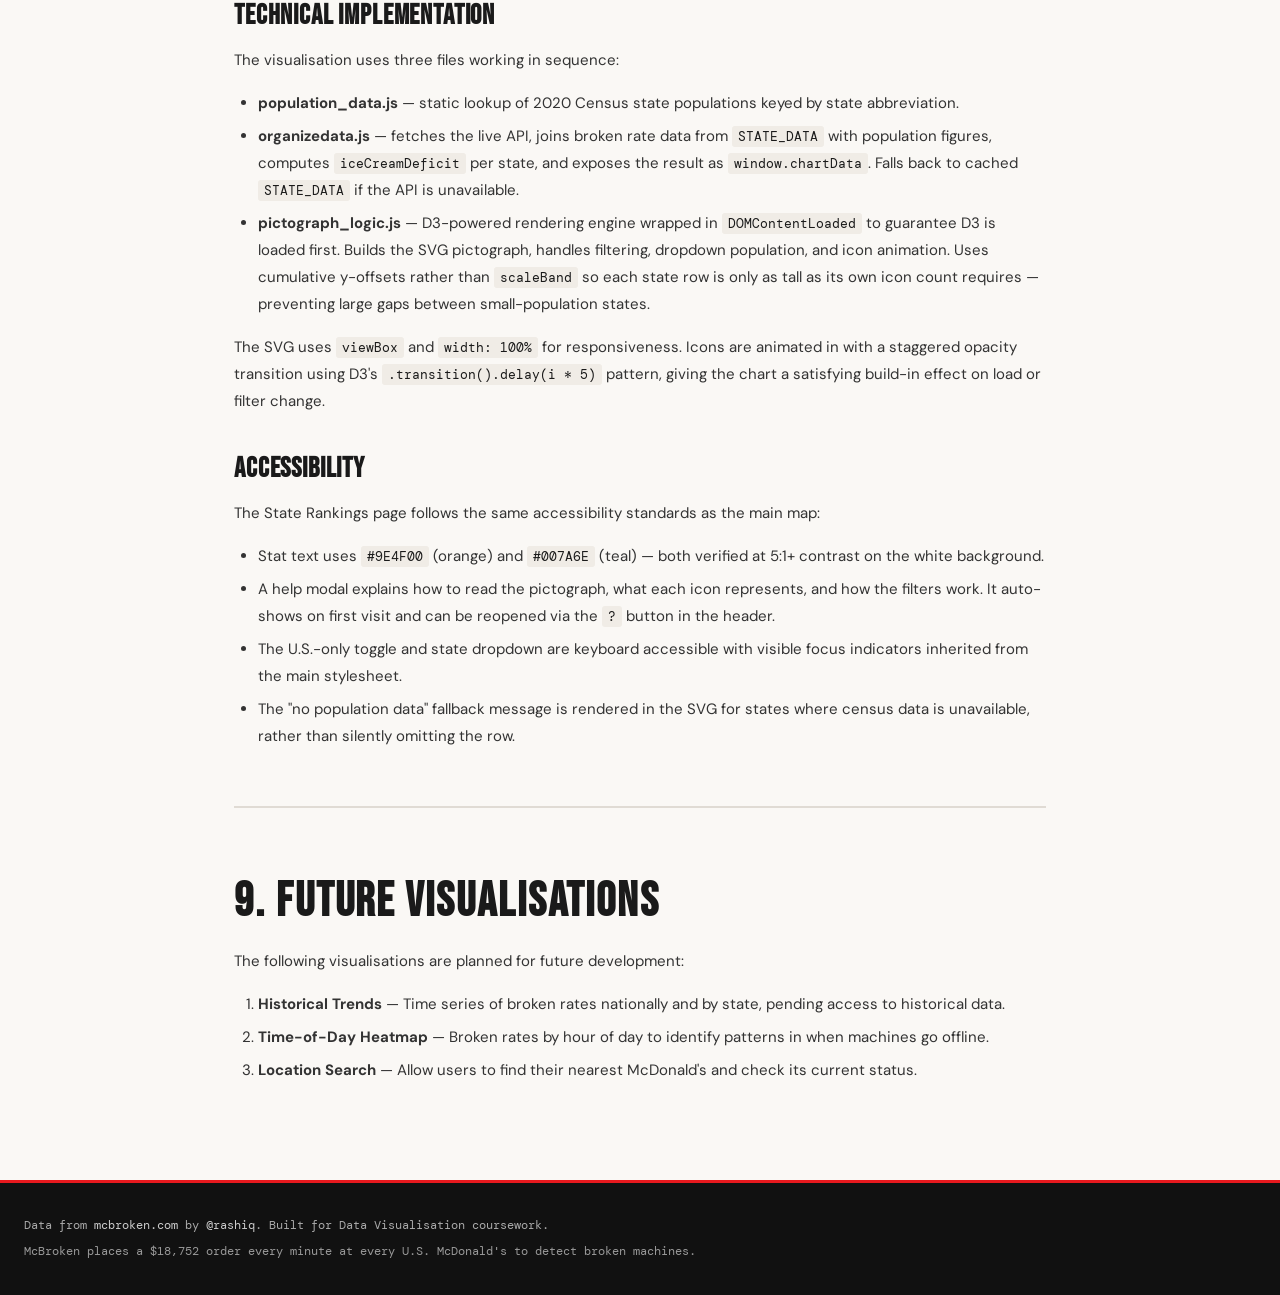
==== commit 8fe186f8: "Adding stuff to docs" ====
--- a/docs.html
+++ b/docs.html
@@ -3,7 +3,7 @@
 <head>
   <meta charset="UTF-8" />
   <meta name="viewport" content="width=device-width, initial-scale=1.0" />
-  <title>Ice Cream — Documentation</title>
+  <title>Ice Dream — Documentation</title>
   <link rel="preconnect" href="https://fonts.googleapis.com">
   <link rel="preconnect" href="https://fonts.gstatic.com" crossorigin>
   <link href="https://fonts.googleapis.com/css2?family=Bebas+Neue&family=DM+Mono:wght@400;500&family=DM+Sans:wght@400;500;700&display=swap" rel="stylesheet">
@@ -210,7 +210,7 @@
     <div class="hero-inner">
       <div class="hero-eyebrow">Data Visualisation Coursework</div>
       <h1>Design &amp; Technical<br><em>Documentation</em></h1>
-      <p class="hero-sub">A record of design decisions, technical implementation, and iteration for the Ice Cream machine status visualisation project.</p>
+      <p class="hero-sub">A record of design decisions, technical implementation, and iteration for the Ice Dream machine status visualisation project.</p>
     </div>
   </section>
 
@@ -226,7 +226,9 @@
       <a href="#accessibility">4. Accessibility</a>
       <a href="#technical">5. Technical Implementation</a>
       <a href="#iterations">6. Iterations &amp; Decisions</a>
-      <a href="#future">7. Future Visualisations</a>
+      <a href="#feedback">7. User Feedback &amp; Iterations</a>
+      <a href="#state-rankings">8. State Rankings Visualisation</a>
+      <a href="#future">9. Future Visualisations</a>
     </div>
 
     <!-- 1. OVERVIEW -->
@@ -412,11 +414,56 @@
       </div>
     </div>
 
-    <!-- 8. FUTURE -->
-    <h2 id="future">8. Future Visualisations</h2>
+    <!-- 8. STATE RANKINGS -->
+    <h2 id="state-rankings">8. State Rankings Visualisation</h2>
+    <p>The State Rankings page is the second visualisation in the Ice Dream project. It addresses a key limitation of the choropleth map — raw broken counts are dominated by large states. Texas will always have more broken machines than Vermont simply because it has more McDonald's. The State Rankings page normalises this by population, allowing fair comparison across all 50 states and DC.</p>
+
+    <h3>Design Decisions</h3>
+    <p>A pictograph (isotype chart) was chosen over a standard bar chart for two reasons. First, it is more immediately readable to a general audience — ice cream cone icons are self-explanatory in context and reinforce the subject matter. Second, it communicates scale more intuitively than abstract bar lengths, particularly when comparing states with very different populations.</p>
+
+    <div class="docs-decision">
+      <div class="docs-decision-card">
+        <h4>Considered</h4>
+        <p>Standard horizontal bar chart showing broken rate % per state — simple, precise, familiar.</p>
+      </div>
+      <div class="docs-decision-card chosen">
+        <h4>Chosen ✓</h4>
+        <p>Icon-based pictograph — each icon represents 200,000 people, making population scale tangible and keeping the ice cream theme central to the design.</p>
+      </div>
+    </div>
+
+    <p>Icons were chosen as 🍦 for working machines and 🍧 for broken machines. Each icon represents 200,000 people — chosen to balance visual density (enough icons to show meaningful differences between states) against readability (not so many that rows become unwieldy).</p>
+
+    <h3>Data Methodology</h3>
+    <p>The ice cream deficit is the core metric of this visualisation. It is calculated as:</p>
+    <div class="docs-callout">
+      <strong>iceCreamDeficit = statePopluation × (brokenMachines / totalMachines)</strong><br>
+      This gives the number of people in a state who are proportionally affected by broken machines, based on the current live broken rate. It is a relative measure — it does not mean those people have literally tried to get ice cream, but represents the population-weighted impact of the broken rate.
+    </div>
+    <p>Population figures are sourced from the 2020 U.S. Census Bureau Decennial Census, stored in <code>population_data.js</code>. Machine broken rates are sourced live from the mcbroken.com API via <code>STATE_DATA</code>, which is pre-aggregated per state. States are sorted worst-to-best by broken rate by default.</p>
+
+    <h3>Technical Implementation</h3>
+    <p>The visualisation uses three files working in sequence:</p>
+    <ul>
+      <li><strong>population_data.js</strong> — static lookup of 2020 Census state populations keyed by state abbreviation.</li>
+      <li><strong>organizedata.js</strong> — fetches the live API, joins broken rate data from <code>STATE_DATA</code> with population figures, computes <code>iceCreamDeficit</code> per state, and exposes the result as <code>window.chartData</code>. Falls back to cached <code>STATE_DATA</code> if the API is unavailable.</li>
+      <li><strong>pictograph_logic.js</strong> — D3-powered rendering engine wrapped in <code>DOMContentLoaded</code> to guarantee D3 is loaded first. Builds the SVG pictograph, handles filtering, dropdown population, and icon animation. Uses cumulative y-offsets rather than <code>scaleBand</code> so each state row is only as tall as its own icon count requires — preventing large gaps between small-population states.</li>
+    </ul>
+    <p>The SVG uses <code>viewBox</code> and <code>width: 100%</code> for responsiveness. Icons are animated in with a staggered opacity transition using D3's <code>.transition().delay(i * 5)</code> pattern, giving the chart a satisfying build-in effect on load or filter change.</p>
+
+    <h3>Accessibility</h3>
+    <p>The State Rankings page follows the same accessibility standards as the main map:</p>
+    <ul>
+      <li>Stat text uses <code>#9E4F00</code> (orange) and <code>#007A6E</code> (teal) — both verified at 5:1+ contrast on the white background.</li>
+      <li>A help modal explains how to read the pictograph, what each icon represents, and how the filters work. It auto-shows on first visit and can be reopened via the <code>?</code> button in the header.</li>
+      <li>The U.S.-only toggle and state dropdown are keyboard accessible with visible focus indicators inherited from the main stylesheet.</li>
+      <li>The "no population data" fallback message is rendered in the SVG for states where census data is unavailable, rather than silently omitting the row.</li>
+    </ul>
+
+    <!-- 9. FUTURE -->
+    <h2 id="future">9. Future Visualisations</h2>
     <p>The following visualisations are planned for future development:</p>
     <ol>
-      <li><strong>State Rankings (Per Capita)</strong> — Bar chart normalised by state population, using ice cream cone iconography to represent working vs broken machines per 100k residents. Allows fair comparison between small and large states.</li>
       <li><strong>Historical Trends</strong> — Time series of broken rates nationally and by state, pending access to historical data.</li>
       <li><strong>Time-of-Day Heatmap</strong> — Broken rates by hour of day to identify patterns in when machines go offline.</li>
       <li><strong>Location Search</strong> — Allow users to find their nearest McDonald's and check its current status.</li>
